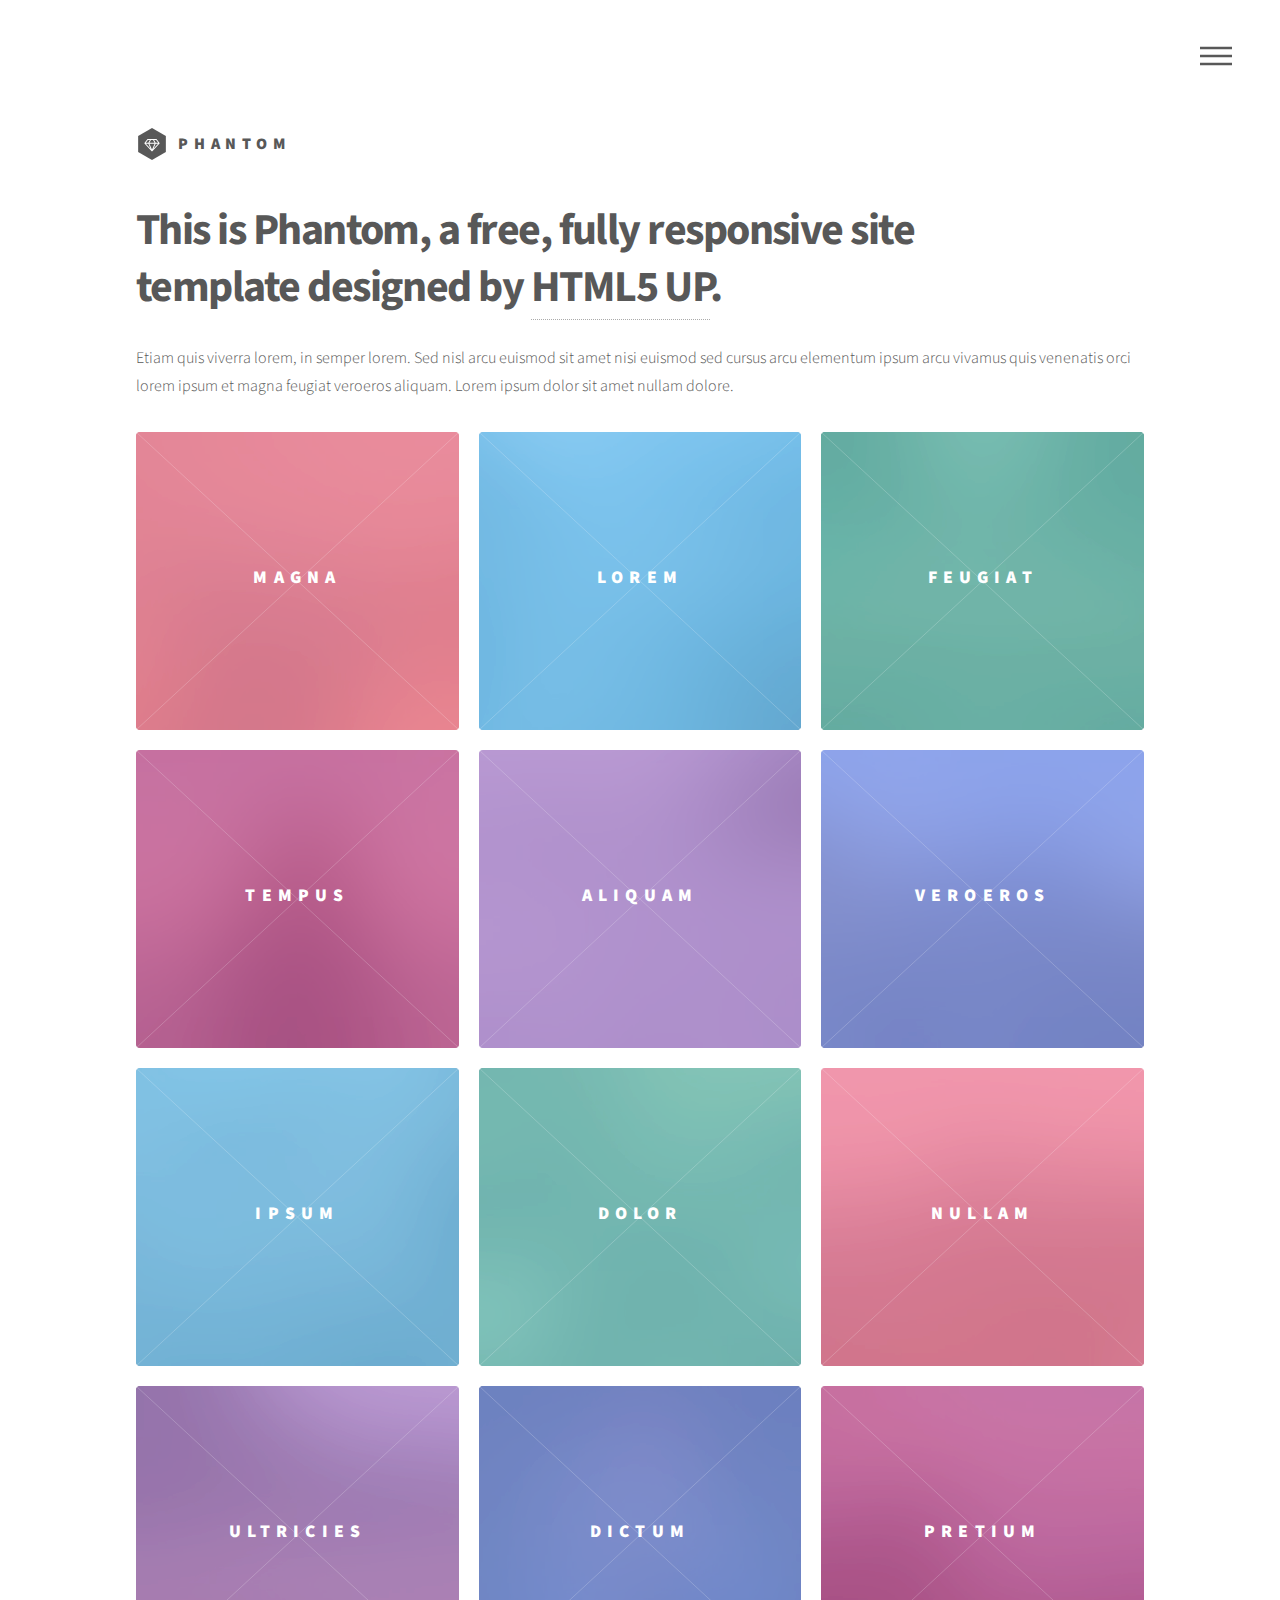
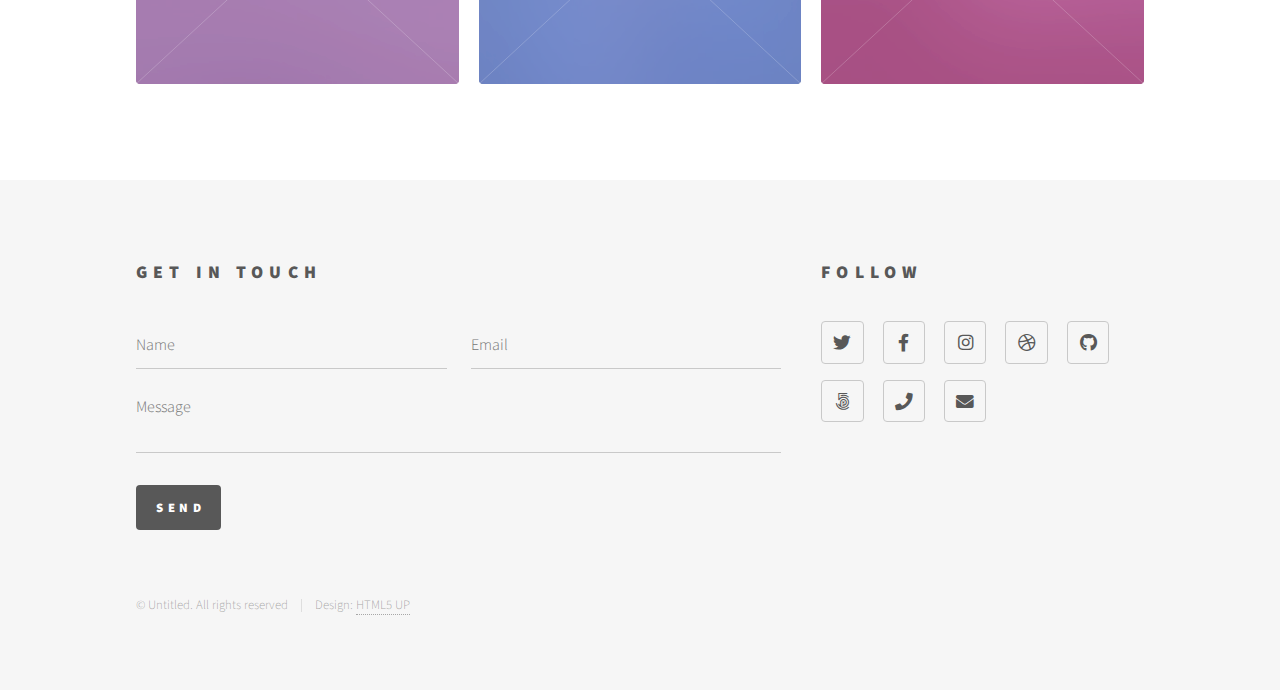
==== index.html @ a8b51b1f "init commit" ====
<!DOCTYPE HTML>
<!--
	Phantom by HTML5 UP
	html5up.net | @ajlkn
	Free for personal and commercial use under the CCA 3.0 license (html5up.net/license)
-->
<html>
	<head>
		<title>Phantom by HTML5 UP</title>
		<meta charset="utf-8" />
		<meta name="viewport" content="width=device-width, initial-scale=1, user-scalable=no" />
		<link rel="stylesheet" href="assets/css/main.css" />
		<noscript><link rel="stylesheet" href="assets/css/noscript.css" /></noscript>
	</head>
	<body class="is-preload">
		<!-- Wrapper -->
			<div id="wrapper">

				<!-- Header -->
					<header id="header">
						<div class="inner">

							<!-- Logo -->
								<a href="index.html" class="logo">
									<span class="symbol"><img src="images/logo.svg" alt="" /></span><span class="title">Phantom</span>
								</a>

							<!-- Nav -->
								<nav>
									<ul>
										<li><a href="#menu">Menu</a></li>
									</ul>
								</nav>

						</div>
					</header>

				<!-- Menu -->
					<nav id="menu">
						<h2>Menu</h2>
						<ul>
							<li><a href="index.html">Home</a></li>
							<li><a href="generic.html">Ipsum veroeros</a></li>
							<li><a href="generic.html">Tempus etiam</a></li>
							<li><a href="generic.html">Consequat dolor</a></li>
							<li><a href="elements.html">Elements</a></li>
						</ul>
					</nav>

				<!-- Main -->
					<div id="main">
						<div class="inner">
							<header>
								<h1>This is Phantom, a free, fully responsive site<br />
								template designed by <a href="http://html5up.net">HTML5 UP</a>.</h1>
								<p>Etiam quis viverra lorem, in semper lorem. Sed nisl arcu euismod sit amet nisi euismod sed cursus arcu elementum ipsum arcu vivamus quis venenatis orci lorem ipsum et magna feugiat veroeros aliquam. Lorem ipsum dolor sit amet nullam dolore.</p>
							</header>
							<section class="tiles">
								<article class="style1">
									<span class="image">
										<img src="images/pic01.jpg" alt="" />
									</span>
									<a href="generic.html">
										<h2>Magna</h2>
										<div class="content">
											<p>Sed nisl arcu euismod sit amet nisi lorem etiam dolor veroeros et feugiat.</p>
										</div>
									</a>
								</article>
								<article class="style2">
									<span class="image">
										<img src="images/pic02.jpg" alt="" />
									</span>
									<a href="generic.html">
										<h2>Lorem</h2>
										<div class="content">
											<p>Sed nisl arcu euismod sit amet nisi lorem etiam dolor veroeros et feugiat.</p>
										</div>
									</a>
								</article>
								<article class="style3">
									<span class="image">
										<img src="images/pic03.jpg" alt="" />
									</span>
									<a href="generic.html">
										<h2>Feugiat</h2>
										<div class="content">
											<p>Sed nisl arcu euismod sit amet nisi lorem etiam dolor veroeros et feugiat.</p>
										</div>
									</a>
								</article>
								<article class="style4">
									<span class="image">
										<img src="images/pic04.jpg" alt="" />
									</span>
									<a href="generic.html">
										<h2>Tempus</h2>
										<div class="content">
											<p>Sed nisl arcu euismod sit amet nisi lorem etiam dolor veroeros et feugiat.</p>
										</div>
									</a>
								</article>
								<article class="style5">
									<span class="image">
										<img src="images/pic05.jpg" alt="" />
									</span>
									<a href="generic.html">
										<h2>Aliquam</h2>
										<div class="content">
											<p>Sed nisl arcu euismod sit amet nisi lorem etiam dolor veroeros et feugiat.</p>
										</div>
									</a>
								</article>
								<article class="style6">
									<span class="image">
										<img src="images/pic06.jpg" alt="" />
									</span>
									<a href="generic.html">
										<h2>Veroeros</h2>
										<div class="content">
											<p>Sed nisl arcu euismod sit amet nisi lorem etiam dolor veroeros et feugiat.</p>
										</div>
									</a>
								</article>
								<article class="style2">
									<span class="image">
										<img src="images/pic07.jpg" alt="" />
									</span>
									<a href="generic.html">
										<h2>Ipsum</h2>
										<div class="content">
											<p>Sed nisl arcu euismod sit amet nisi lorem etiam dolor veroeros et feugiat.</p>
										</div>
									</a>
								</article>
								<article class="style3">
									<span class="image">
										<img src="images/pic08.jpg" alt="" />
									</span>
									<a href="generic.html">
										<h2>Dolor</h2>
										<div class="content">
											<p>Sed nisl arcu euismod sit amet nisi lorem etiam dolor veroeros et feugiat.</p>
										</div>
									</a>
								</article>
								<article class="style1">
									<span class="image">
										<img src="images/pic09.jpg" alt="" />
									</span>
									<a href="generic.html">
										<h2>Nullam</h2>
										<div class="content">
											<p>Sed nisl arcu euismod sit amet nisi lorem etiam dolor veroeros et feugiat.</p>
										</div>
									</a>
								</article>
								<article class="style5">
									<span class="image">
										<img src="images/pic10.jpg" alt="" />
									</span>
									<a href="generic.html">
										<h2>Ultricies</h2>
										<div class="content">
											<p>Sed nisl arcu euismod sit amet nisi lorem etiam dolor veroeros et feugiat.</p>
										</div>
									</a>
								</article>
								<article class="style6">
									<span class="image">
										<img src="images/pic11.jpg" alt="" />
									</span>
									<a href="generic.html">
										<h2>Dictum</h2>
										<div class="content">
											<p>Sed nisl arcu euismod sit amet nisi lorem etiam dolor veroeros et feugiat.</p>
										</div>
									</a>
								</article>
								<article class="style4">
									<span class="image">
										<img src="images/pic12.jpg" alt="" />
									</span>
									<a href="generic.html">
										<h2>Pretium</h2>
										<div class="content">
											<p>Sed nisl arcu euismod sit amet nisi lorem etiam dolor veroeros et feugiat.</p>
										</div>
									</a>
								</article>
							</section>
						</div>
					</div>

				<!-- Footer -->
					<footer id="footer">
						<div class="inner">
							<section>
								<h2>Get in touch</h2>
								<form method="post" action="#">
									<div class="fields">
										<div class="field half">
											<input type="text" name="name" id="name" placeholder="Name" />
										</div>
										<div class="field half">
											<input type="email" name="email" id="email" placeholder="Email" />
										</div>
										<div class="field">
											<textarea name="message" id="message" placeholder="Message"></textarea>
										</div>
									</div>
									<ul class="actions">
										<li><input type="submit" value="Send" class="primary" /></li>
									</ul>
								</form>
							</section>
							<section>
								<h2>Follow</h2>
								<ul class="icons">
									<li><a href="#" class="icon brands style2 fa-twitter"><span class="label">Twitter</span></a></li>
									<li><a href="#" class="icon brands style2 fa-facebook-f"><span class="label">Facebook</span></a></li>
									<li><a href="#" class="icon brands style2 fa-instagram"><span class="label">Instagram</span></a></li>
									<li><a href="#" class="icon brands style2 fa-dribbble"><span class="label">Dribbble</span></a></li>
									<li><a href="#" class="icon brands style2 fa-github"><span class="label">GitHub</span></a></li>
									<li><a href="#" class="icon brands style2 fa-500px"><span class="label">500px</span></a></li>
									<li><a href="#" class="icon solid style2 fa-phone"><span class="label">Phone</span></a></li>
									<li><a href="#" class="icon solid style2 fa-envelope"><span class="label">Email</span></a></li>
								</ul>
							</section>
							<ul class="copyright">
								<li>&copy; Untitled. All rights reserved</li><li>Design: <a href="http://html5up.net">HTML5 UP</a></li>
							</ul>
						</div>
					</footer>

			</div>

		<!-- Scripts -->
			<script src="assets/js/jquery.min.js"></script>
			<script src="assets/js/browser.min.js"></script>
			<script src="assets/js/breakpoints.min.js"></script>
			<script src="assets/js/util.js"></script>
			<script src="assets/js/main.js"></script>

	</body>
</html>
---- assets/css/main.css ----
@import url(fontawesome-all.min.css);
@import url("https://fonts.googleapis.com/css?family=Source+Sans+Pro:300,700,900");

/*
	Phantom by HTML5 UP
	html5up.net | @ajlkn
	Free for personal and commercial use under the CCA 3.0 license (html5up.net/license)
*/

html, body, div, span, applet, object,
iframe, h1, h2, h3, h4, h5, h6, p, blockquote,
pre, a, abbr, acronym, address, big, cite,
code, del, dfn, em, img, ins, kbd, q, s, samp,
small, strike, strong, sub, sup, tt, var, b,
u, i, center, dl, dt, dd, ol, ul, li, fieldset,
form, label, legend, table, caption, tbody,
tfoot, thead, tr, th, td, article, aside,
canvas, details, embed, figure, figcaption,
footer, header, hgroup, menu, nav, output, ruby,
section, summary, time, mark, audio, video {
	margin: 0;
	padding: 0;
	border: 0;
	font-size: 100%;
	font: inherit;
	vertical-align: baseline;}

article, aside, details, figcaption, figure,
footer, header, hgroup, menu, nav, section {
	display: block;}

body {
	line-height: 1;
}

ol, ul {
	list-style: none;
}

blockquote, q {
	quotes: none;
}

	blockquote:before, blockquote:after, q:before, q:after {
		content: '';
		content: none;
	}

table {
	border-collapse: collapse;
	border-spacing: 0;
}

body {
	-webkit-text-size-adjust: none;
}

mark {
	background-color: transparent;
	color: inherit;
}

input::-moz-focus-inner {
	border: 0;
	padding: 0;
}

input, select, textarea {
	-moz-appearance: none;
	-webkit-appearance: none;
	-ms-appearance: none;
	appearance: none;
}

/* Basic */

	@-ms-viewport {
		width: device-width;
	}

	body {
		-ms-overflow-style: scrollbar;
	}

	@media screen and (max-width: 480px) {

		html, body {
			min-width: 320px;
		}

	}

	html {
		box-sizing: border-box;
	}

	*, *:before, *:after {
		box-sizing: inherit;
	}

	body {
		background: #ffffff;
	}

		body.is-preload *, body.is-preload *:before, body.is-preload *:after {
			-moz-animation: none !important;
			-webkit-animation: none !important;
			-ms-animation: none !important;
			animation: none !important;
			-moz-transition: none !important;
			-webkit-transition: none !important;
			-ms-transition: none !important;
			transition: none !important;
		}

/* Type */

	body, input, select, textarea {
		color: #585858;
		font-family: "Source Sans Pro", Helvetica, sans-serif;
		font-size: 16pt;
		font-weight: 300;
		line-height: 1.75;
	}

		@media screen and (max-width: 1680px) {

			body, input, select, textarea {
				font-size: 14pt;
			}

		}

		@media screen and (max-width: 1280px) {

			body, input, select, textarea {
				font-size: 12pt;
			}

		}

	a {
		-moz-transition: border-bottom-color 0.2s ease, color 0.2s ease;
		-webkit-transition: border-bottom-color 0.2s ease, color 0.2s ease;
		-ms-transition: border-bottom-color 0.2s ease, color 0.2s ease;
		transition: border-bottom-color 0.2s ease, color 0.2s ease;
		text-decoration: none;
		color: #585858;
		border-bottom: dotted 1px rgba(88, 88, 88, 0.5);
	}

		a:hover {
			border-bottom-color: transparent;
			color: #f2849e !important;
		}

	strong, b {
		font-weight: 900;
	}

	em, i {
		font-style: italic;
	}

	p {
		margin: 0 0 2em 0;
	}

	h1 {
		font-size: 2.75em;
		font-weight: 700;
		line-height: 1.3;
		margin: 0 0 1em 0;
		letter-spacing: -0.035em;
	}

		h1 a {
			color: inherit;
		}

		@media screen and (max-width: 736px) {

			h1 {
				font-size: 2em;
				margin: 0 0 1em 0;
			}

		}

		@media screen and (max-width: 360px) {

			h1 {
				font-size: 1.75em;
			}

		}

	h2, h3, h4, h5, h6 {
		font-weight: 900;
		line-height: 1.5;
		margin: 0 0 2em 0;
		text-transform: uppercase;
		letter-spacing: 0.35em;
	}

		h2 a, h3 a, h4 a, h5 a, h6 a {
			color: inherit;
		}

	h2 {
		font-size: 1.1em;
	}

	h3 {
		font-size: 1em;
	}

	h4 {
		font-size: 0.8em;
	}

	h5 {
		font-size: 0.8em;
	}

	h6 {
		font-size: 0.8em;
	}

	@media screen and (max-width: 980px) {

		h1 br, h2 br, h3 br, h4 br, h5 br, h6 br {
			display: none;
		}

	}

	@media screen and (max-width: 736px) {

		h2 {
			font-size: 1em;
		}

		h3 {
			font-size: 0.8em;
		}

	}

	sub {
		font-size: 0.8em;
		position: relative;
		top: 0.5em;
	}

	sup {
		font-size: 0.8em;
		position: relative;
		top: -0.5em;
	}

	blockquote {
		border-left: solid 4px #c9c9c9;
		font-style: italic;
		margin: 0 0 2em 0;
		padding: 0.5em 0 0.5em 2em;
	}

	code {
		background: rgba(144, 144, 144, 0.075);
		border-radius: 4px;
		border: solid 1px #c9c9c9;
		font-family: "Courier New", monospace;
		font-size: 0.9em;
		margin: 0 0.25em;
		padding: 0.25em 0.65em;
	}

	pre {
		-webkit-overflow-scrolling: touch;
		font-family: "Courier New", monospace;
		font-size: 0.9em;
		margin: 0 0 2em 0;
	}

		pre code {
			display: block;
			line-height: 1.75;
			padding: 1em 1.5em;
			overflow-x: auto;
		}

	hr {
		border: 0;
		border-bottom: solid 1px #c9c9c9;
		margin: 2em 0;
	}

		hr.major {
			margin: 3em 0;
		}

	.align-left {
		text-align: left;
	}

	.align-center {
		text-align: center;
	}

	.align-right {
		text-align: right;
	}

/* Row */

	.row {
		display: flex;
		flex-wrap: wrap;
		box-sizing: border-box;
		align-items: stretch;
	}

		.row > * {
			box-sizing: border-box;
		}

		.row.gtr-uniform > * > :last-child {
			margin-bottom: 0;
		}

		.row.aln-left {
			justify-content: flex-start;
		}

		.row.aln-center {
			justify-content: center;
		}

		.row.aln-right {
			justify-content: flex-end;
		}

		.row.aln-top {
			align-items: flex-start;
		}

		.row.aln-middle {
			align-items: center;
		}

		.row.aln-bottom {
			align-items: flex-end;
		}

		.row > .imp {
			order: -1;
		}

		.row > .col-1 {
			width: 8.33333%;
		}

		.row > .off-1 {
			margin-left: 8.33333%;
		}

		.row > .col-2 {
			width: 16.66667%;
		}

		.row > .off-2 {
			margin-left: 16.66667%;
		}

		.row > .col-3 {
			width: 25%;
		}

		.row > .off-3 {
			margin-left: 25%;
		}

		.row > .col-4 {
			width: 33.33333%;
		}

		.row > .off-4 {
			margin-left: 33.33333%;
		}

		.row > .col-5 {
			width: 41.66667%;
		}

		.row > .off-5 {
			margin-left: 41.66667%;
		}

		.row > .col-6 {
			width: 50%;
		}

		.row > .off-6 {
			margin-left: 50%;
		}

		.row > .col-7 {
			width: 58.33333%;
		}

		.row > .off-7 {
			margin-left: 58.33333%;
		}

		.row > .col-8 {
			width: 66.66667%;
		}

		.row > .off-8 {
			margin-left: 66.66667%;
		}

		.row > .col-9 {
			width: 75%;
		}

		.row > .off-9 {
			margin-left: 75%;
		}

		.row > .col-10 {
			width: 83.33333%;
		}

		.row > .off-10 {
			margin-left: 83.33333%;
		}

		.row > .col-11 {
			width: 91.66667%;
		}

		.row > .off-11 {
			margin-left: 91.66667%;
		}

		.row > .col-12 {
			width: 100%;
		}

		.row > .off-12 {
			margin-left: 100%;
		}

		.row.gtr-0 {
			margin-top: 0;
			margin-left: 0em;
		}

			.row.gtr-0 > * {
				padding: 0 0 0 0em;
			}

			.row.gtr-0.gtr-uniform {
				margin-top: 0em;
			}

				.row.gtr-0.gtr-uniform > * {
					padding-top: 0em;
				}

		.row.gtr-25 {
			margin-top: 0;
			margin-left: -0.5em;
		}

			.row.gtr-25 > * {
				padding: 0 0 0 0.5em;
			}

			.row.gtr-25.gtr-uniform {
				margin-top: -0.5em;
			}

				.row.gtr-25.gtr-uniform > * {
					padding-top: 0.5em;
				}

		.row.gtr-50 {
			margin-top: 0;
			margin-left: -1em;
		}

			.row.gtr-50 > * {
				padding: 0 0 0 1em;
			}

			.row.gtr-50.gtr-uniform {
				margin-top: -1em;
			}

				.row.gtr-50.gtr-uniform > * {
					padding-top: 1em;
				}

		.row {
			margin-top: 0;
			margin-left: -2em;
		}

			.row > * {
				padding: 0 0 0 2em;
			}

			.row.gtr-uniform {
				margin-top: -2em;
			}

				.row.gtr-uniform > * {
					padding-top: 2em;
				}

		.row.gtr-150 {
			margin-top: 0;
			margin-left: -3em;
		}

			.row.gtr-150 > * {
				padding: 0 0 0 3em;
			}

			.row.gtr-150.gtr-uniform {
				margin-top: -3em;
			}

				.row.gtr-150.gtr-uniform > * {
					padding-top: 3em;
				}

		.row.gtr-200 {
			margin-top: 0;
			margin-left: -4em;
		}

			.row.gtr-200 > * {
				padding: 0 0 0 4em;
			}

			.row.gtr-200.gtr-uniform {
				margin-top: -4em;
			}

				.row.gtr-200.gtr-uniform > * {
					padding-top: 4em;
				}

		@media screen and (max-width: 1680px) {

			.row {
				display: flex;
				flex-wrap: wrap;
				box-sizing: border-box;
				align-items: stretch;
			}

				.row > * {
					box-sizing: border-box;
				}

				.row.gtr-uniform > * > :last-child {
					margin-bottom: 0;
				}

				.row.aln-left {
					justify-content: flex-start;
				}

				.row.aln-center {
					justify-content: center;
				}

				.row.aln-right {
					justify-content: flex-end;
				}

				.row.aln-top {
					align-items: flex-start;
				}

				.row.aln-middle {
					align-items: center;
				}

				.row.aln-bottom {
					align-items: flex-end;
				}

				.row > .imp-xlarge {
					order: -1;
				}

				.row > .col-1-xlarge {
					width: 8.33333%;
				}

				.row > .off-1-xlarge {
					margin-left: 8.33333%;
				}

				.row > .col-2-xlarge {
					width: 16.66667%;
				}

				.row > .off-2-xlarge {
					margin-left: 16.66667%;
				}

				.row > .col-3-xlarge {
					width: 25%;
				}

				.row > .off-3-xlarge {
					margin-left: 25%;
				}

				.row > .col-4-xlarge {
					width: 33.33333%;
				}

				.row > .off-4-xlarge {
					margin-left: 33.33333%;
				}

				.row > .col-5-xlarge {
					width: 41.66667%;
				}

				.row > .off-5-xlarge {
					margin-left: 41.66667%;
				}

				.row > .col-6-xlarge {
					width: 50%;
				}

				.row > .off-6-xlarge {
					margin-left: 50%;
				}

				.row > .col-7-xlarge {
					width: 58.33333%;
				}

				.row > .off-7-xlarge {
					margin-left: 58.33333%;
				}

				.row > .col-8-xlarge {
					width: 66.66667%;
				}

				.row > .off-8-xlarge {
					margin-left: 66.66667%;
				}

				.row > .col-9-xlarge {
					width: 75%;
				}

				.row > .off-9-xlarge {
					margin-left: 75%;
				}

				.row > .col-10-xlarge {
					width: 83.33333%;
				}

				.row > .off-10-xlarge {
					margin-left: 83.33333%;
				}

				.row > .col-11-xlarge {
					width: 91.66667%;
				}

				.row > .off-11-xlarge {
					margin-left: 91.66667%;
				}

				.row > .col-12-xlarge {
					width: 100%;
				}

				.row > .off-12-xlarge {
					margin-left: 100%;
				}

				.row.gtr-0 {
					margin-top: 0;
					margin-left: 0em;
				}

					.row.gtr-0 > * {
						padding: 0 0 0 0em;
					}

					.row.gtr-0.gtr-uniform {
						margin-top: 0em;
					}

						.row.gtr-0.gtr-uniform > * {
							padding-top: 0em;
						}

				.row.gtr-25 {
					margin-top: 0;
					margin-left: -0.5em;
				}

					.row.gtr-25 > * {
						padding: 0 0 0 0.5em;
					}

					.row.gtr-25.gtr-uniform {
						margin-top: -0.5em;
					}

						.row.gtr-25.gtr-uniform > * {
							padding-top: 0.5em;
						}

				.row.gtr-50 {
					margin-top: 0;
					margin-left: -1em;
				}

					.row.gtr-50 > * {
						padding: 0 0 0 1em;
					}

					.row.gtr-50.gtr-uniform {
						margin-top: -1em;
					}

						.row.gtr-50.gtr-uniform > * {
							padding-top: 1em;
						}

				.row {
					margin-top: 0;
					margin-left: -2em;
				}

					.row > * {
						padding: 0 0 0 2em;
					}

					.row.gtr-uniform {
						margin-top: -2em;
					}

						.row.gtr-uniform > * {
							padding-top: 2em;
						}

				.row.gtr-150 {
					margin-top: 0;
					margin-left: -3em;
				}

					.row.gtr-150 > * {
						padding: 0 0 0 3em;
					}

					.row.gtr-150.gtr-uniform {
						margin-top: -3em;
					}

						.row.gtr-150.gtr-uniform > * {
							padding-top: 3em;
						}

				.row.gtr-200 {
					margin-top: 0;
					margin-left: -4em;
				}

					.row.gtr-200 > * {
						padding: 0 0 0 4em;
					}

					.row.gtr-200.gtr-uniform {
						margin-top: -4em;
					}

						.row.gtr-200.gtr-uniform > * {
							padding-top: 4em;
						}

		}

		@media screen and (max-width: 1280px) {

			.row {
				display: flex;
				flex-wrap: wrap;
				box-sizing: border-box;
				align-items: stretch;
			}

				.row > * {
					box-sizing: border-box;
				}

				.row.gtr-uniform > * > :last-child {
					margin-bottom: 0;
				}

				.row.aln-left {
					justify-content: flex-start;
				}

				.row.aln-center {
					justify-content: center;
				}

				.row.aln-right {
					justify-content: flex-end;
				}

				.row.aln-top {
					align-items: flex-start;
				}

				.row.aln-middle {
					align-items: center;
				}

				.row.aln-bottom {
					align-items: flex-end;
				}

				.row > .imp-large {
					order: -1;
				}

				.row > .col-1-large {
					width: 8.33333%;
				}

				.row > .off-1-large {
					margin-left: 8.33333%;
				}

				.row > .col-2-large {
					width: 16.66667%;
				}

				.row > .off-2-large {
					margin-left: 16.66667%;
				}

				.row > .col-3-large {
					width: 25%;
				}

				.row > .off-3-large {
					margin-left: 25%;
				}

				.row > .col-4-large {
					width: 33.33333%;
				}

				.row > .off-4-large {
					margin-left: 33.33333%;
				}

				.row > .col-5-large {
					width: 41.66667%;
				}

				.row > .off-5-large {
					margin-left: 41.66667%;
				}

				.row > .col-6-large {
					width: 50%;
				}

				.row > .off-6-large {
					margin-left: 50%;
				}

				.row > .col-7-large {
					width: 58.33333%;
				}

				.row > .off-7-large {
					margin-left: 58.33333%;
				}

				.row > .col-8-large {
					width: 66.66667%;
				}

				.row > .off-8-large {
					margin-left: 66.66667%;
				}

				.row > .col-9-large {
					width: 75%;
				}

				.row > .off-9-large {
					margin-left: 75%;
				}

				.row > .col-10-large {
					width: 83.33333%;
				}

				.row > .off-10-large {
					margin-left: 83.33333%;
				}

				.row > .col-11-large {
					width: 91.66667%;
				}

				.row > .off-11-large {
					margin-left: 91.66667%;
				}

				.row > .col-12-large {
					width: 100%;
				}

				.row > .off-12-large {
					margin-left: 100%;
				}

				.row.gtr-0 {
					margin-top: 0;
					margin-left: 0em;
				}

					.row.gtr-0 > * {
						padding: 0 0 0 0em;
					}

					.row.gtr-0.gtr-uniform {
						margin-top: 0em;
					}

						.row.gtr-0.gtr-uniform > * {
							padding-top: 0em;
						}

				.row.gtr-25 {
					margin-top: 0;
					margin-left: -0.5em;
				}

					.row.gtr-25 > * {
						padding: 0 0 0 0.5em;
					}

					.row.gtr-25.gtr-uniform {
						margin-top: -0.5em;
					}

						.row.gtr-25.gtr-uniform > * {
							padding-top: 0.5em;
						}

				.row.gtr-50 {
					margin-top: 0;
					margin-left: -1em;
				}

					.row.gtr-50 > * {
						padding: 0 0 0 1em;
					}

					.row.gtr-50.gtr-uniform {
						margin-top: -1em;
					}

						.row.gtr-50.gtr-uniform > * {
							padding-top: 1em;
						}

				.row {
					margin-top: 0;
					margin-left: -2em;
				}

					.row > * {
						padding: 0 0 0 2em;
					}

					.row.gtr-uniform {
						margin-top: -2em;
					}

						.row.gtr-uniform > * {
							padding-top: 2em;
						}

				.row.gtr-150 {
					margin-top: 0;
					margin-left: -3em;
				}

					.row.gtr-150 > * {
						padding: 0 0 0 3em;
					}

					.row.gtr-150.gtr-uniform {
						margin-top: -3em;
					}

						.row.gtr-150.gtr-uniform > * {
							padding-top: 3em;
						}

				.row.gtr-200 {
					margin-top: 0;
					margin-left: -4em;
				}

					.row.gtr-200 > * {
						padding: 0 0 0 4em;
					}

					.row.gtr-200.gtr-uniform {
						margin-top: -4em;
					}

						.row.gtr-200.gtr-uniform > * {
							padding-top: 4em;
						}

		}

		@media screen and (max-width: 980px) {

			.row {
				display: flex;
				flex-wrap: wrap;
				box-sizing: border-box;
				align-items: stretch;
			}

				.row > * {
					box-sizing: border-box;
				}

				.row.gtr-uniform > * > :last-child {
					margin-bottom: 0;
				}

				.row.aln-left {
					justify-content: flex-start;
				}

				.row.aln-center {
					justify-content: center;
				}

				.row.aln-right {
					justify-content: flex-end;
				}

				.row.aln-top {
					align-items: flex-start;
				}

				.row.aln-middle {
					align-items: center;
				}

				.row.aln-bottom {
					align-items: flex-end;
				}

				.row > .imp-medium {
					order: -1;
				}

				.row > .col-1-medium {
					width: 8.33333%;
				}

				.row > .off-1-medium {
					margin-left: 8.33333%;
				}

				.row > .col-2-medium {
					width: 16.66667%;
				}

				.row > .off-2-medium {
					margin-left: 16.66667%;
				}

				.row > .col-3-medium {
					width: 25%;
				}

				.row > .off-3-medium {
					margin-left: 25%;
				}

				.row > .col-4-medium {
					width: 33.33333%;
				}

				.row > .off-4-medium {
					margin-left: 33.33333%;
				}

				.row > .col-5-medium {
					width: 41.66667%;
				}

				.row > .off-5-medium {
					margin-left: 41.66667%;
				}

				.row > .col-6-medium {
					width: 50%;
				}

				.row > .off-6-medium {
					margin-left: 50%;
				}

				.row > .col-7-medium {
					width: 58.33333%;
				}

				.row > .off-7-medium {
					margin-left: 58.33333%;
				}

				.row > .col-8-medium {
					width: 66.66667%;
				}

				.row > .off-8-medium {
					margin-left: 66.66667%;
				}

				.row > .col-9-medium {
					width: 75%;
				}

				.row > .off-9-medium {
					margin-left: 75%;
				}

				.row > .col-10-medium {
					width: 83.33333%;
				}

				.row > .off-10-medium {
					margin-left: 83.33333%;
				}

				.row > .col-11-medium {
					width: 91.66667%;
				}

				.row > .off-11-medium {
					margin-left: 91.66667%;
				}

				.row > .col-12-medium {
					width: 100%;
				}

				.row > .off-12-medium {
					margin-left: 100%;
				}

				.row.gtr-0 {
					margin-top: 0;
					margin-left: 0em;
				}

					.row.gtr-0 > * {
						padding: 0 0 0 0em;
					}

					.row.gtr-0.gtr-uniform {
						margin-top: 0em;
					}

						.row.gtr-0.gtr-uniform > * {
							padding-top: 0em;
						}

				.row.gtr-25 {
					margin-top: 0;
					margin-left: -0.375em;
				}

					.row.gtr-25 > * {
						padding: 0 0 0 0.375em;
					}

					.row.gtr-25.gtr-uniform {
						margin-top: -0.375em;
					}

						.row.gtr-25.gtr-uniform > * {
							padding-top: 0.375em;
						}

				.row.gtr-50 {
					margin-top: 0;
					margin-left: -0.75em;
				}

					.row.gtr-50 > * {
						padding: 0 0 0 0.75em;
					}

					.row.gtr-50.gtr-uniform {
						margin-top: -0.75em;
					}

						.row.gtr-50.gtr-uniform > * {
							padding-top: 0.75em;
						}

				.row {
					margin-top: 0;
					margin-left: -1.5em;
				}

					.row > * {
						padding: 0 0 0 1.5em;
					}

					.row.gtr-uniform {
						margin-top: -1.5em;
					}

						.row.gtr-uniform > * {
							padding-top: 1.5em;
						}

				.row.gtr-150 {
					margin-top: 0;
					margin-left: -2.25em;
				}

					.row.gtr-150 > * {
						padding: 0 0 0 2.25em;
					}

					.row.gtr-150.gtr-uniform {
						margin-top: -2.25em;
					}

						.row.gtr-150.gtr-uniform > * {
							padding-top: 2.25em;
						}

				.row.gtr-200 {
					margin-top: 0;
					margin-left: -3em;
				}

					.row.gtr-200 > * {
						padding: 0 0 0 3em;
					}

					.row.gtr-200.gtr-uniform {
						margin-top: -3em;
					}

						.row.gtr-200.gtr-uniform > * {
							padding-top: 3em;
						}

		}

		@media screen and (max-width: 736px) {

			.row {
				display: flex;
				flex-wrap: wrap;
				box-sizing: border-box;
				align-items: stretch;
			}

				.row > * {
					box-sizing: border-box;
				}

				.row.gtr-uniform > * > :last-child {
					margin-bottom: 0;
				}

				.row.aln-left {
					justify-content: flex-start;
				}

				.row.aln-center {
					justify-content: center;
				}

				.row.aln-right {
					justify-content: flex-end;
				}

				.row.aln-top {
					align-items: flex-start;
				}

				.row.aln-middle {
					align-items: center;
				}

				.row.aln-bottom {
					align-items: flex-end;
				}

				.row > .imp-small {
					order: -1;
				}

				.row > .col-1-small {
					width: 8.33333%;
				}

				.row > .off-1-small {
					margin-left: 8.33333%;
				}

				.row > .col-2-small {
					width: 16.66667%;
				}

				.row > .off-2-small {
					margin-left: 16.66667%;
				}

				.row > .col-3-small {
					width: 25%;
				}

				.row > .off-3-small {
					margin-left: 25%;
				}

				.row > .col-4-small {
					width: 33.33333%;
				}

				.row > .off-4-small {
					margin-left: 33.33333%;
				}

				.row > .col-5-small {
					width: 41.66667%;
				}

				.row > .off-5-small {
					margin-left: 41.66667%;
				}

				.row > .col-6-small {
					width: 50%;
				}

				.row > .off-6-small {
					margin-left: 50%;
				}

				.row > .col-7-small {
					width: 58.33333%;
				}

				.row > .off-7-small {
					margin-left: 58.33333%;
				}

				.row > .col-8-small {
					width: 66.66667%;
				}

				.row > .off-8-small {
					margin-left: 66.66667%;
				}

				.row > .col-9-small {
					width: 75%;
				}

				.row > .off-9-small {
					margin-left: 75%;
				}

				.row > .col-10-small {
					width: 83.33333%;
				}

				.row > .off-10-small {
					margin-left: 83.33333%;
				}

				.row > .col-11-small {
					width: 91.66667%;
				}

				.row > .off-11-small {
					margin-left: 91.66667%;
				}

				.row > .col-12-small {
					width: 100%;
				}

				.row > .off-12-small {
					margin-left: 100%;
				}

				.row.gtr-0 {
					margin-top: 0;
					margin-left: 0em;
				}

					.row.gtr-0 > * {
						padding: 0 0 0 0em;
					}

					.row.gtr-0.gtr-uniform {
						margin-top: 0em;
					}

						.row.gtr-0.gtr-uniform > * {
							padding-top: 0em;
						}

				.row.gtr-25 {
					margin-top: 0;
					margin-left: -0.25em;
				}

					.row.gtr-25 > * {
						padding: 0 0 0 0.25em;
					}

					.row.gtr-25.gtr-uniform {
						margin-top: -0.25em;
					}

						.row.gtr-25.gtr-uniform > * {
							padding-top: 0.25em;
						}

				.row.gtr-50 {
					margin-top: 0;
					margin-left: -0.5em;
				}

					.row.gtr-50 > * {
						padding: 0 0 0 0.5em;
					}

					.row.gtr-50.gtr-uniform {
						margin-top: -0.5em;
					}

						.row.gtr-50.gtr-uniform > * {
							padding-top: 0.5em;
						}

				.row {
					margin-top: 0;
					margin-left: -1em;
				}

					.row > * {
						padding: 0 0 0 1em;
					}

					.row.gtr-uniform {
						margin-top: -1em;
					}

						.row.gtr-uniform > * {
							padding-top: 1em;
						}

				.row.gtr-150 {
					margin-top: 0;
					margin-left: -1.5em;
				}

					.row.gtr-150 > * {
						padding: 0 0 0 1.5em;
					}

					.row.gtr-150.gtr-uniform {
						margin-top: -1.5em;
					}

						.row.gtr-150.gtr-uniform > * {
							padding-top: 1.5em;
						}

				.row.gtr-200 {
					margin-top: 0;
					margin-left: -2em;
				}

					.row.gtr-200 > * {
						padding: 0 0 0 2em;
					}

					.row.gtr-200.gtr-uniform {
						margin-top: -2em;
					}

						.row.gtr-200.gtr-uniform > * {
							padding-top: 2em;
						}

		}

		@media screen and (max-width: 480px) {

			.row {
				display: flex;
				flex-wrap: wrap;
				box-sizing: border-box;
				align-items: stretch;
			}

				.row > * {
					box-sizing: border-box;
				}

				.row.gtr-uniform > * > :last-child {
					margin-bottom: 0;
				}

				.row.aln-left {
					justify-content: flex-start;
				}

				.row.aln-center {
					justify-content: center;
				}

				.row.aln-right {
					justify-content: flex-end;
				}

				.row.aln-top {
					align-items: flex-start;
				}

				.row.aln-middle {
					align-items: center;
				}

				.row.aln-bottom {
					align-items: flex-end;
				}

				.row > .imp-xsmall {
					order: -1;
				}

				.row > .col-1-xsmall {
					width: 8.33333%;
				}

				.row > .off-1-xsmall {
					margin-left: 8.33333%;
				}

				.row > .col-2-xsmall {
					width: 16.66667%;
				}

				.row > .off-2-xsmall {
					margin-left: 16.66667%;
				}

				.row > .col-3-xsmall {
					width: 25%;
				}

				.row > .off-3-xsmall {
					margin-left: 25%;
				}

				.row > .col-4-xsmall {
					width: 33.33333%;
				}

				.row > .off-4-xsmall {
					margin-left: 33.33333%;
				}

				.row > .col-5-xsmall {
					width: 41.66667%;
				}

				.row > .off-5-xsmall {
					margin-left: 41.66667%;
				}

				.row > .col-6-xsmall {
					width: 50%;
				}

				.row > .off-6-xsmall {
					margin-left: 50%;
				}

				.row > .col-7-xsmall {
					width: 58.33333%;
				}

				.row > .off-7-xsmall {
					margin-left: 58.33333%;
				}

				.row > .col-8-xsmall {
					width: 66.66667%;
				}

				.row > .off-8-xsmall {
					margin-left: 66.66667%;
				}

				.row > .col-9-xsmall {
					width: 75%;
				}

				.row > .off-9-xsmall {
					margin-left: 75%;
				}

				.row > .col-10-xsmall {
					width: 83.33333%;
				}

				.row > .off-10-xsmall {
					margin-left: 83.33333%;
				}

				.row > .col-11-xsmall {
					width: 91.66667%;
				}

				.row > .off-11-xsmall {
					margin-left: 91.66667%;
				}

				.row > .col-12-xsmall {
					width: 100%;
				}

				.row > .off-12-xsmall {
					margin-left: 100%;
				}

				.row.gtr-0 {
					margin-top: 0;
					margin-left: 0em;
				}

					.row.gtr-0 > * {
						padding: 0 0 0 0em;
					}

					.row.gtr-0.gtr-uniform {
						margin-top: 0em;
					}

						.row.gtr-0.gtr-uniform > * {
							padding-top: 0em;
						}

				.row.gtr-25 {
					margin-top: 0;
					margin-left: -0.25em;
				}

					.row.gtr-25 > * {
						padding: 0 0 0 0.25em;
					}

					.row.gtr-25.gtr-uniform {
						margin-top: -0.25em;
					}

						.row.gtr-25.gtr-uniform > * {
							padding-top: 0.25em;
						}

				.row.gtr-50 {
					margin-top: 0;
					margin-left: -0.5em;
				}

					.row.gtr-50 > * {
						padding: 0 0 0 0.5em;
					}

					.row.gtr-50.gtr-uniform {
						margin-top: -0.5em;
					}

						.row.gtr-50.gtr-uniform > * {
							padding-top: 0.5em;
						}

				.row {
					margin-top: 0;
					margin-left: -1em;
				}

					.row > * {
						padding: 0 0 0 1em;
					}

					.row.gtr-uniform {
						margin-top: -1em;
					}

						.row.gtr-uniform > * {
							padding-top: 1em;
						}

				.row.gtr-150 {
					margin-top: 0;
					margin-left: -1.5em;
				}

					.row.gtr-150 > * {
						padding: 0 0 0 1.5em;
					}

					.row.gtr-150.gtr-uniform {
						margin-top: -1.5em;
					}

						.row.gtr-150.gtr-uniform > * {
							padding-top: 1.5em;
						}

				.row.gtr-200 {
					margin-top: 0;
					margin-left: -2em;
				}

					.row.gtr-200 > * {
						padding: 0 0 0 2em;
					}

					.row.gtr-200.gtr-uniform {
						margin-top: -2em;
					}

						.row.gtr-200.gtr-uniform > * {
							padding-top: 2em;
						}

		}

/* Section/Article */

	section.special, article.special {
		text-align: center;
	}

	header p {
		margin-top: -1em;
	}

	@media screen and (max-width: 736px) {

		header p {
			margin-top: 0;
		}

	}

/* Icon */

	.icon {
		text-decoration: none;
		border-bottom: none;
		position: relative;
	}

		.icon:before {
			-moz-osx-font-smoothing: grayscale;
			-webkit-font-smoothing: antialiased;
			display: inline-block;
			font-style: normal;
			font-variant: normal;
			text-rendering: auto;
			line-height: 1;
			text-transform: none !important;
			font-family: 'Font Awesome 5 Free';
			font-weight: 400;
		}

		.icon > .label {
			display: none;
		}

		.icon:before {
			line-height: inherit;
		}

		.icon.solid:before {
			font-weight: 900;
		}

		.icon.brands:before {
			font-family: 'Font Awesome 5 Brands';
		}

		.icon.style2 {
			-moz-transition: background-color 0.2s ease-in-out, color 0.2s ease-in-out, border-color 0.2s ease-in-out;
			-webkit-transition: background-color 0.2s ease-in-out, color 0.2s ease-in-out, border-color 0.2s ease-in-out;
			-ms-transition: background-color 0.2s ease-in-out, color 0.2s ease-in-out, border-color 0.2s ease-in-out;
			transition: background-color 0.2s ease-in-out, color 0.2s ease-in-out, border-color 0.2s ease-in-out;
			background-color: transparent;
			border: solid 1px #c9c9c9;
			border-radius: 4px;
			width: 2.65em;
			height: 2.65em;
			display: inline-block;
			text-align: center;
			line-height: 2.65em;
			color: inherit;
		}

			.icon.style2:before {
				font-size: 1.1em;
			}

			.icon.style2:hover {
				color: #f2849e;
				border-color: #f2849e;
			}

			.icon.style2:active {
				background-color: rgba(242, 132, 158, 0.1);
			}

/* List */

	ol {
		list-style: decimal;
		margin: 0 0 2em 0;
		padding-left: 1.25em;
	}

		ol li {
			padding-left: 0.25em;
		}

	ul {
		list-style: disc;
		margin: 0 0 2em 0;
		padding-left: 1em;
	}

		ul li {
			padding-left: 0.5em;
		}

		ul.alt {
			list-style: none;
			padding-left: 0;
		}

			ul.alt li {
				border-top: solid 1px #c9c9c9;
				padding: 0.5em 0;
			}

				ul.alt li:first-child {
					border-top: 0;
					padding-top: 0;
				}

	dl {
		margin: 0 0 2em 0;
	}

		dl dt {
			display: block;
			font-weight: 900;
			margin: 0 0 1em 0;
		}

		dl dd {
			margin-left: 2em;
		}

/* Actions */

	ul.actions {
		display: -moz-flex;
		display: -webkit-flex;
		display: -ms-flex;
		display: flex;
		cursor: default;
		list-style: none;
		margin-left: -1em;
		padding-left: 0;
	}

		ul.actions li {
			padding: 0 0 0 1em;
			vertical-align: middle;
		}

		ul.actions.special {
			-moz-justify-content: center;
			-webkit-justify-content: center;
			-ms-justify-content: center;
			justify-content: center;
			width: 100%;
			margin-left: 0;
		}

			ul.actions.special li:first-child {
				padding-left: 0;
			}

		ul.actions.stacked {
			-moz-flex-direction: column;
			-webkit-flex-direction: column;
			-ms-flex-direction: column;
			flex-direction: column;
			margin-left: 0;
		}

			ul.actions.stacked li {
				padding: 1.3em 0 0 0;
			}

				ul.actions.stacked li:first-child {
					padding-top: 0;
				}

		ul.actions.fit {
			width: calc(100% + 1em);
		}

			ul.actions.fit li {
				-moz-flex-grow: 1;
				-webkit-flex-grow: 1;
				-ms-flex-grow: 1;
				flex-grow: 1;
				-moz-flex-shrink: 1;
				-webkit-flex-shrink: 1;
				-ms-flex-shrink: 1;
				flex-shrink: 1;
				width: 100%;
			}

				ul.actions.fit li > * {
					width: 100%;
				}

			ul.actions.fit.stacked {
				width: 100%;
			}

		@media screen and (max-width: 480px) {

			ul.actions:not(.fixed) {
				-moz-flex-direction: column;
				-webkit-flex-direction: column;
				-ms-flex-direction: column;
				flex-direction: column;
				margin-left: 0;
				width: 100% !important;
			}

				ul.actions:not(.fixed) li {
					-moz-flex-grow: 1;
					-webkit-flex-grow: 1;
					-ms-flex-grow: 1;
					flex-grow: 1;
					-moz-flex-shrink: 1;
					-webkit-flex-shrink: 1;
					-ms-flex-shrink: 1;
					flex-shrink: 1;
					padding: 1em 0 0 0;
					text-align: center;
					width: 100%;
				}

					ul.actions:not(.fixed) li > * {
						width: 100%;
					}

					ul.actions:not(.fixed) li:first-child {
						padding-top: 0;
					}

					ul.actions:not(.fixed) li input[type="submit"],
					ul.actions:not(.fixed) li input[type="reset"],
					ul.actions:not(.fixed) li input[type="button"],
					ul.actions:not(.fixed) li button,
					ul.actions:not(.fixed) li .button {
						width: 100%;
					}

						ul.actions:not(.fixed) li input[type="submit"].icon:before,
						ul.actions:not(.fixed) li input[type="reset"].icon:before,
						ul.actions:not(.fixed) li input[type="button"].icon:before,
						ul.actions:not(.fixed) li button.icon:before,
						ul.actions:not(.fixed) li .button.icon:before {
							margin-left: -0.5rem;
						}

		}

/* Icons */

	ul.icons {
		cursor: default;
		list-style: none;
		padding-left: 0;
		margin: -1em 0 2em -1em;
	}

		ul.icons li {
			display: inline-block;
			padding: 1em 0 0 1em;
		}

/* Form */

	form {
		margin: 0 0 2em 0;
		overflow-x: hidden;
	}

		form > :last-child {
			margin-bottom: 0;
		}

		form > .fields {
			display: -moz-flex;
			display: -webkit-flex;
			display: -ms-flex;
			display: flex;
			-moz-flex-wrap: wrap;
			-webkit-flex-wrap: wrap;
			-ms-flex-wrap: wrap;
			flex-wrap: wrap;
			width: calc(100% + 3em);
			margin: -1.5em 0 2em -1.5em;
		}

			form > .fields > .field {
				-moz-flex-grow: 0;
				-webkit-flex-grow: 0;
				-ms-flex-grow: 0;
				flex-grow: 0;
				-moz-flex-shrink: 0;
				-webkit-flex-shrink: 0;
				-ms-flex-shrink: 0;
				flex-shrink: 0;
				padding: 1.5em 0 0 1.5em;
				width: calc(100% - 1.5em);
			}

				form > .fields > .field.half {
					width: calc(50% - 0.75em);
				}

				form > .fields > .field.third {
					width: calc(100%/3 - 0.5em);
				}

				form > .fields > .field.quarter {
					width: calc(25% - 0.375em);
				}

		@media screen and (max-width: 480px) {

			form > .fields {
				width: calc(100% + 3em);
				margin: -1.5em 0 2em -1.5em;
			}

				form > .fields > .field {
					padding: 1.5em 0 0 1.5em;
					width: calc(100% - 1.5em);
				}

					form > .fields > .field.half {
						width: calc(100% - 1.5em);
					}

					form > .fields > .field.third {
						width: calc(100% - 1.5em);
					}

					form > .fields > .field.quarter {
						width: calc(100% - 1.5em);
					}

		}

	label {
		display: block;
		font-size: 0.9em;
		font-weight: 900;
		margin: 0 0 1em 0;
	}

	input[type="text"],
	input[type="password"],
	input[type="email"],
	input[type="tel"],
	select,
	textarea {
		-moz-appearance: none;
		-webkit-appearance: none;
		-ms-appearance: none;
		appearance: none;
		background-color: transparent;
		border: none;
		border-radius: 0;
		border-bottom: solid 1px #c9c9c9;
		color: inherit;
		display: block;
		outline: 0;
		padding: 0;
		text-decoration: none;
		width: 100%;
	}

		input[type="text"]:invalid,
		input[type="password"]:invalid,
		input[type="email"]:invalid,
		input[type="tel"]:invalid,
		select:invalid,
		textarea:invalid {
			box-shadow: none;
		}

		input[type="text"]:focus,
		input[type="password"]:focus,
		input[type="email"]:focus,
		input[type="tel"]:focus,
		select:focus,
		textarea:focus {
			border-bottom-color: #f2849e;
			box-shadow: inset 0 -1px 0 0 #f2849e;
		}

	select {
		background-image: url("data:image/svg+xml;charset=utf8,%3Csvg xmlns='http://www.w3.org/2000/svg' width='40' height='40' preserveAspectRatio='none' viewBox='0 0 40 40'%3E%3Cpath d='M9.4,12.3l10.4,10.4l10.4-10.4c0.2-0.2,0.5-0.4,0.9-0.4c0.3,0,0.6,0.1,0.9,0.4l3.3,3.3c0.2,0.2,0.4,0.5,0.4,0.9 c0,0.4-0.1,0.6-0.4,0.9L20.7,31.9c-0.2,0.2-0.5,0.4-0.9,0.4c-0.3,0-0.6-0.1-0.9-0.4L4.3,17.3c-0.2-0.2-0.4-0.5-0.4-0.9 c0-0.4,0.1-0.6,0.4-0.9l3.3-3.3c0.2-0.2,0.5-0.4,0.9-0.4S9.1,12.1,9.4,12.3z' fill='%23c9c9c9' /%3E%3C/svg%3E");
		background-size: 1.25rem;
		background-repeat: no-repeat;
		background-position: calc(100% - 1rem) center;
		height: 3em;
		padding-right: 3em;
		text-overflow: ellipsis;
	}

		select option {
			background: #ffffff;
		}

		select:focus::-ms-value {
			background-color: transparent;
		}

		select::-ms-expand {
			display: none;
		}

	input[type="text"],
	input[type="password"],
	input[type="email"],
	select {
		height: 3em;
	}

	textarea {
		padding: 0;
		min-height: 3.75em;
	}

	input[type="checkbox"],
	input[type="radio"] {
		-moz-appearance: none;
		-webkit-appearance: none;
		-ms-appearance: none;
		appearance: none;
		display: block;
		float: left;
		margin-right: -2em;
		opacity: 0;
		width: 1em;
		z-index: -1;
	}

		input[type="checkbox"] + label,
		input[type="radio"] + label {
			text-decoration: none;
			color: #585858;
			cursor: pointer;
			display: inline-block;
			font-size: 1em;
			font-weight: 300;
			padding-left: 2.55em;
			padding-right: 0.75em;
			position: relative;
		}

			input[type="checkbox"] + label:before,
			input[type="radio"] + label:before {
				-moz-osx-font-smoothing: grayscale;
				-webkit-font-smoothing: antialiased;
				display: inline-block;
				font-style: normal;
				font-variant: normal;
				text-rendering: auto;
				line-height: 1;
				text-transform: none !important;
				font-family: 'Font Awesome 5 Free';
				font-weight: 900;
			}

			input[type="checkbox"] + label:before,
			input[type="radio"] + label:before {
				border-radius: 4px;
				border: solid 1px #c9c9c9;
				content: '';
				display: inline-block;
				font-size: 0.8em;
				height: 2.25em;
				left: 0;
				line-height: 2.25em;
				position: absolute;
				text-align: center;
				top: 0;
				width: 2.25em;
			}

		input[type="checkbox"]:checked + label:before,
		input[type="radio"]:checked + label:before {
			background: #585858;
			border-color: #585858;
			color: #ffffff;
			content: '\f00c';
		}

		input[type="checkbox"]:focus + label:before,
		input[type="radio"]:focus + label:before {
			border-color: #f2849e;
			box-shadow: 0 0 0 1px #f2849e;
		}

	input[type="checkbox"] + label:before {
		border-radius: 4px;
	}

	input[type="radio"] + label:before {
		border-radius: 100%;
	}

/* Box */

	.box {
		border-radius: 4px;
		border: solid 1px #c9c9c9;
		margin-bottom: 2em;
		padding: 1.5em;
	}

		.box > :last-child,
		.box > :last-child > :last-child,
		.box > :last-child > :last-child > :last-child {
			margin-bottom: 0;
		}

		.box.alt {
			border: 0;
			border-radius: 0;
			padding: 0;
		}

/* Image */

	.image {
		border-radius: 4px;
		border: 0;
		display: inline-block;
		position: relative;
	}

		.image img {
			border-radius: 4px;
			display: block;
		}

		.image.left, .image.right {
			max-width: 40%;
		}

			.image.left img, .image.right img {
				width: 100%;
			}

		.image.left {
			float: left;
			padding: 0 1.5em 1em 0;
			top: 0.25em;
		}

		.image.right {
			float: right;
			padding: 0 0 1em 1.5em;
			top: 0.25em;
		}

		.image.fit {
			display: block;
			margin: 0 0 2em 0;
			width: 100%;
		}

			.image.fit img {
				width: 100%;
			}

		.image.main {
			display: block;
			margin: 0 0 3em 0;
			width: 100%;
		}

			.image.main img {
				width: 100%;
			}

			@media screen and (max-width: 736px) {

				.image.main {
					margin: 0 0 2em 0;
				}

			}

/* Table */

	.table-wrapper {
		-webkit-overflow-scrolling: touch;
		overflow-x: auto;
	}

	table {
		margin: 0 0 2em 0;
		width: 100%;
	}

		table tbody tr {
			border: solid 1px #c9c9c9;
			border-left: 0;
			border-right: 0;
		}

			table tbody tr:nth-child(2n + 1) {
				background-color: rgba(144, 144, 144, 0.075);
			}

		table td {
			padding: 0.75em 0.75em;
		}

		table th {
			font-size: 0.9em;
			font-weight: 900;
			padding: 0 0.75em 0.75em 0.75em;
			text-align: left;
		}

		table thead {
			border-bottom: solid 2px #c9c9c9;
		}

		table tfoot {
			border-top: solid 2px #c9c9c9;
		}

		table.alt {
			border-collapse: separate;
		}

			table.alt tbody tr td {
				border: solid 1px #c9c9c9;
				border-left-width: 0;
				border-top-width: 0;
			}

				table.alt tbody tr td:first-child {
					border-left-width: 1px;
				}

			table.alt tbody tr:first-child td {
				border-top-width: 1px;
			}

			table.alt thead {
				border-bottom: 0;
			}

			table.alt tfoot {
				border-top: 0;
			}

/* Button */

	input[type="submit"],
	input[type="reset"],
	input[type="button"],
	button,
	.button {
		-moz-appearance: none;
		-webkit-appearance: none;
		-ms-appearance: none;
		appearance: none;
		-moz-transition: background-color 0.2s ease-in-out, color 0.2s ease-in-out, box-shadow 0.2s ease-in-out;
		-webkit-transition: background-color 0.2s ease-in-out, color 0.2s ease-in-out, box-shadow 0.2s ease-in-out;
		-ms-transition: background-color 0.2s ease-in-out, color 0.2s ease-in-out, box-shadow 0.2s ease-in-out;
		transition: background-color 0.2s ease-in-out, color 0.2s ease-in-out, box-shadow 0.2s ease-in-out;
		background-color: transparent;
		border-radius: 4px;
		border: 0;
		box-shadow: inset 0 0 0 2px #585858;
		color: #585858 !important;
		cursor: pointer;
		display: inline-block;
		font-size: 0.8em;
		font-weight: 900;
		height: 3.5em;
		letter-spacing: 0.35em;
		line-height: 3.45em;
		overflow: hidden;
		padding: 0 1.25em 0 1.6em;
		text-align: center;
		text-decoration: none;
		text-overflow: ellipsis;
		text-transform: uppercase;
		white-space: nowrap;
	}

		input[type="submit"].icon:before,
		input[type="reset"].icon:before,
		input[type="button"].icon:before,
		button.icon:before,
		.button.icon:before {
			margin-right: 0.5em;
		}

		input[type="submit"].fit,
		input[type="reset"].fit,
		input[type="button"].fit,
		button.fit,
		.button.fit {
			width: 100%;
		}

		input[type="submit"]:hover,
		input[type="reset"]:hover,
		input[type="button"]:hover,
		button:hover,
		.button:hover {
			color: #f2849e !important;
			box-shadow: inset 0 0 0 2px #f2849e;
		}

		input[type="submit"]:active,
		input[type="reset"]:active,
		input[type="button"]:active,
		button:active,
		.button:active {
			background-color: rgba(242, 132, 158, 0.1);
		}

		input[type="submit"].small,
		input[type="reset"].small,
		input[type="button"].small,
		button.small,
		.button.small {
			font-size: 0.6em;
		}

		input[type="submit"].large,
		input[type="reset"].large,
		input[type="button"].large,
		button.large,
		.button.large {
			font-size: 1em;
		}

		input[type="submit"].primary,
		input[type="reset"].primary,
		input[type="button"].primary,
		button.primary,
		.button.primary {
			box-shadow: none;
			background-color: #585858;
			color: #ffffff !important;
		}

			input[type="submit"].primary:hover,
			input[type="reset"].primary:hover,
			input[type="button"].primary:hover,
			button.primary:hover,
			.button.primary:hover {
				background-color: #f2849e;
			}

			input[type="submit"].primary:active,
			input[type="reset"].primary:active,
			input[type="button"].primary:active,
			button.primary:active,
			.button.primary:active {
				background-color: #ee5f81;
			}

		input[type="submit"].disabled, input[type="submit"]:disabled,
		input[type="reset"].disabled,
		input[type="reset"]:disabled,
		input[type="button"].disabled,
		input[type="button"]:disabled,
		button.disabled,
		button:disabled,
		.button.disabled,
		.button:disabled {
			pointer-events: none;
			opacity: 0.25;
		}

/* Tiles */

	.tiles {
		display: -moz-flex;
		display: -webkit-flex;
		display: -ms-flex;
		display: flex;
		-moz-flex-wrap: wrap;
		-webkit-flex-wrap: wrap;
		-ms-flex-wrap: wrap;
		flex-wrap: wrap;
		postiion: relative;
		margin: -2.5em 0 0 -2.5em;
	}

		.tiles article {
			-moz-transition: -moz-transform 0.5s ease, opacity 0.5s ease;
			-webkit-transition: -webkit-transform 0.5s ease, opacity 0.5s ease;
			-ms-transition: -ms-transform 0.5s ease, opacity 0.5s ease;
			transition: transform 0.5s ease, opacity 0.5s ease;
			position: relative;
			width: calc(33.33333% - 2.5em);
			margin: 2.5em 0 0 2.5em;
		}

			.tiles article > .image {
				-moz-transition: -moz-transform 0.5s ease;
				-webkit-transition: -webkit-transform 0.5s ease;
				-ms-transition: -ms-transform 0.5s ease;
				transition: transform 0.5s ease;
				position: relative;
				display: block;
				width: 100%;
				border-radius: 4px;
				overflow: hidden;
			}

				.tiles article > .image img {
					display: block;
					width: 100%;
				}

				.tiles article > .image:before {
					pointer-events: none;
					-moz-transition: background-color 0.5s ease, opacity 0.5s ease;
					-webkit-transition: background-color 0.5s ease, opacity 0.5s ease;
					-ms-transition: background-color 0.5s ease, opacity 0.5s ease;
					transition: background-color 0.5s ease, opacity 0.5s ease;
					content: '';
					display: block;
					position: absolute;
					top: 0;
					left: 0;
					width: 100%;
					height: 100%;
					opacity: 1.0;
					z-index: 1;
					opacity: 0.8;
				}

				.tiles article > .image:after {
					pointer-events: none;
					-moz-transition: opacity 0.5s ease;
					-webkit-transition: opacity 0.5s ease;
					-ms-transition: opacity 0.5s ease;
					transition: opacity 0.5s ease;
					content: '';
					display: block;
					position: absolute;
					top: 0;
					left: 0;
					width: 100%;
					height: 100%;
					background-image: url("data:image/svg+xml;charset=utf8,%3Csvg xmlns='http://www.w3.org/2000/svg' width='100' height='100' viewBox='0 0 100 100' preserveAspectRatio='none'%3E%3Cstyle%3Eline %7B stroke-width: 0.25px%3B stroke: %23ffffff%3B %7D%3C/style%3E%3Cline x1='0' y1='0' x2='100' y2='100' /%3E%3Cline x1='100' y1='0' x2='0' y2='100' /%3E%3C/svg%3E");
					background-position: center;
					background-repeat: no-repeat;
					background-size: 100% 100%;
					opacity: 0.25;
					z-index: 2;
				}

			.tiles article > a {
				display: -moz-flex;
				display: -webkit-flex;
				display: -ms-flex;
				display: flex;
				-moz-flex-direction: column;
				-webkit-flex-direction: column;
				-ms-flex-direction: column;
				flex-direction: column;
				-moz-align-items: center;
				-webkit-align-items: center;
				-ms-align-items: center;
				align-items: center;
				-moz-justify-content: center;
				-webkit-justify-content: center;
				-ms-justify-content: center;
				justify-content: center;
				-moz-transition: background-color 0.5s ease, -moz-transform 0.5s ease;
				-webkit-transition: background-color 0.5s ease, -webkit-transform 0.5s ease;
				-ms-transition: background-color 0.5s ease, -ms-transform 0.5s ease;
				transition: background-color 0.5s ease, transform 0.5s ease;
				position: absolute;
				top: 0;
				left: 0;
				width: 100%;
				height: 100%;
				padding: 1em;
				border-radius: 4px;
				border-bottom: 0;
				color: #ffffff;
				text-align: center;
				text-decoration: none;
				z-index: 3;
			}

				.tiles article > a > :last-child {
					margin: 0;
				}

				.tiles article > a:hover {
					color: #ffffff !important;
				}

				.tiles article > a h2 {
					margin: 0;
				}

				.tiles article > a .content {
					-moz-transition: max-height 0.5s ease, opacity 0.5s ease;
					-webkit-transition: max-height 0.5s ease, opacity 0.5s ease;
					-ms-transition: max-height 0.5s ease, opacity 0.5s ease;
					transition: max-height 0.5s ease, opacity 0.5s ease;
					width: 100%;
					max-height: 0;
					line-height: 1.5;
					margin-top: 0.35em;
					opacity: 0;
				}

					.tiles article > a .content > :last-child {
						margin-bottom: 0;
					}

			.tiles article.style1 > .image:before {
				background-color: #f2849e;
			}

			.tiles article.style2 > .image:before {
				background-color: #7ecaf6;
			}

			.tiles article.style3 > .image:before {
				background-color: #7bd0c1;
			}

			.tiles article.style4 > .image:before {
				background-color: #c75b9b;
			}

			.tiles article.style5 > .image:before {
				background-color: #ae85ca;
			}

			.tiles article.style6 > .image:before {
				background-color: #8499e7;
			}

			body:not(.is-touch) .tiles article:hover > .image {
				-moz-transform: scale(1.1);
				-webkit-transform: scale(1.1);
				-ms-transform: scale(1.1);
				transform: scale(1.1);
			}

				body:not(.is-touch) .tiles article:hover > .image:before {
					background-color: #333333;
					opacity: 0.35;
				}

				body:not(.is-touch) .tiles article:hover > .image:after {
					opacity: 0;
				}

			body:not(.is-touch) .tiles article:hover .content {
				max-height: 15em;
				opacity: 1;
			}

		* + .tiles {
			margin-top: 2em;
		}

		body.is-preload .tiles article {
			-moz-transform: scale(0.9);
			-webkit-transform: scale(0.9);
			-ms-transform: scale(0.9);
			transform: scale(0.9);
			opacity: 0;
		}

		body.is-touch .tiles article .content {
			max-height: 15em;
			opacity: 1;
		}

		@media screen and (max-width: 1280px) {

			.tiles {
				margin: -1.25em 0 0 -1.25em;
			}

				.tiles article {
					width: calc(33.33333% - 1.25em);
					margin: 1.25em 0 0 1.25em;
				}

		}

		@media screen and (max-width: 980px) {

			.tiles {
				margin: -2.5em 0 0 -2.5em;
			}

				.tiles article {
					width: calc(50% - 2.5em);
					margin: 2.5em 0 0 2.5em;
				}

		}

		@media screen and (max-width: 736px) {

			.tiles {
				margin: -1.25em 0 0 -1.25em;
			}

				.tiles article {
					width: calc(50% - 1.25em);
					margin: 1.25em 0 0 1.25em;
				}

					.tiles article:hover > .image {
						-moz-transform: scale(1.0);
						-webkit-transform: scale(1.0);
						-ms-transform: scale(1.0);
						transform: scale(1.0);
					}

		}

		@media screen and (max-width: 480px) {

			.tiles {
				margin: 0;
			}

				.tiles article {
					width: 100%;
					margin: 1.25em 0 0 0;
				}

		}

/* Header */

	#header {
		padding: 8em 0 0.1em 0 ;
	}

		#header .logo {
			display: block;
			border-bottom: 0;
			color: inherit;
			font-weight: 900;
			letter-spacing: 0.35em;
			margin: 0 0 2.5em 0;
			text-decoration: none;
			text-transform: uppercase;
			display: inline-block;
		}

			#header .logo > * {
				display: inline-block;
				vertical-align: middle;
			}

			#header .logo .symbol {
				margin-right: 0.65em;
			}

				#header .logo .symbol img {
					display: block;
					width: 2em;
					height: 2em;
				}

		#header nav {
			position: fixed;
			right: 2em;
			top: 2em;
			z-index: 10000;
		}

			#header nav ul {
				display: -moz-flex;
				display: -webkit-flex;
				display: -ms-flex;
				display: flex;
				-moz-align-items: center;
				-webkit-align-items: center;
				-ms-align-items: center;
				align-items: center;
				list-style: none;
				margin: 0;
				padding: 0;
			}

				#header nav ul li {
					display: block;
					padding: 0;
				}

					#header nav ul li a {
						display: block;
						position: relative;
						height: 3em;
						line-height: 3em;
						padding: 0 1.5em;
						background-color: rgba(255, 255, 255, 0.5);
						border-radius: 4px;
						border: 0;
						font-size: 0.8em;
						font-weight: 900;
						letter-spacing: 0.35em;
						text-transform: uppercase;
					}

					#header nav ul li a[href="#menu"] {
						-webkit-tap-highlight-color: transparent;
						width: 4em;
						text-indent: 4em;
						font-size: 1em;
						overflow: hidden;
						padding: 0;
						white-space: nowrap;
					}

						#header nav ul li a[href="#menu"]:before, #header nav ul li a[href="#menu"]:after {
							-moz-transition: opacity 0.2s ease;
							-webkit-transition: opacity 0.2s ease;
							-ms-transition: opacity 0.2s ease;
							transition: opacity 0.2s ease;
							content: '';
							display: block;
							position: absolute;
							top: 0;
							left: 0;
							width: 100%;
							height: 100%;
							background-position: center;
							background-repeat: no-repeat;
							background-size: 2em 2em;
						}

						#header nav ul li a[href="#menu"]:before {
							background-image: url("data:image/svg+xml;charset=utf8,%3Csvg xmlns='http://www.w3.org/2000/svg' width='100' height='100' viewBox='0 0 100 100' preserveAspectRatio='none'%3E%3Cstyle%3Eline %7B stroke-width: 8px%3B stroke: %23f2849e%3B %7D%3C/style%3E%3Cline x1='0' y1='25' x2='100' y2='25' /%3E%3Cline x1='0' y1='50' x2='100' y2='50' /%3E%3Cline x1='0' y1='75' x2='100' y2='75' /%3E%3C/svg%3E");
							opacity: 0;
						}

						#header nav ul li a[href="#menu"]:after {
							background-image: url("data:image/svg+xml;charset=utf8,%3Csvg xmlns='http://www.w3.org/2000/svg' width='100' height='100' viewBox='0 0 100 100' preserveAspectRatio='none'%3E%3Cstyle%3Eline %7B stroke-width: 8px%3B stroke: %23585858%3B %7D%3C/style%3E%3Cline x1='0' y1='25' x2='100' y2='25' /%3E%3Cline x1='0' y1='50' x2='100' y2='50' /%3E%3Cline x1='0' y1='75' x2='100' y2='75' /%3E%3C/svg%3E");
							opacity: 1;
						}

						#header nav ul li a[href="#menu"]:hover:before {
							opacity: 1;
						}

						#header nav ul li a[href="#menu"]:hover:after {
							opacity: 0;
						}

		@media screen and (max-width: 736px) {

			#header {
				padding: 4em 0 0.1em 0 ;
			}

				#header nav {
					right: 0.5em;
					top: 0.5em;
				}

					#header nav ul li a[href="#menu"]:before, #header nav ul li a[href="#menu"]:after {
						background-size: 1.5em 1.5em;
					}

		}

/* Menu */

	#wrapper {
		-moz-transition: opacity 0.45s ease;
		-webkit-transition: opacity 0.45s ease;
		-ms-transition: opacity 0.45s ease;
		transition: opacity 0.45s ease;
		opacity: 1;
	}

	#menu {
		-moz-transform: translateX(22em);
		-webkit-transform: translateX(22em);
		-ms-transform: translateX(22em);
		transform: translateX(22em);
		-moz-transition: -moz-transform 0.45s ease, visibility 0.45s;
		-webkit-transition: -webkit-transform 0.45s ease, visibility 0.45s;
		-ms-transition: -ms-transform 0.45s ease, visibility 0.45s;
		transition: transform 0.45s ease, visibility 0.45s;
		position: fixed;
		top: 0;
		right: 0;
		width: 22em;
		max-width: 80%;
		height: 100%;
		-webkit-overflow-scrolling: touch;
		background: #585858;
		color: #ffffff;
		cursor: default;
		visibility: hidden;
		z-index: 10002;
	}

		#menu > .inner {
			-moz-transition: opacity 0.45s ease;
			-webkit-transition: opacity 0.45s ease;
			-ms-transition: opacity 0.45s ease;
			transition: opacity 0.45s ease;
			-webkit-overflow-scrolling: touch;
			position: absolute;
			top: 0;
			left: 0;
			width: 100%;
			height: 100%;
			padding: 2.75em;
			opacity: 0;
			overflow-y: auto;
		}

			#menu > .inner > ul {
				list-style: none;
				margin: 0 0 1em 0;
				padding: 0;
			}

				#menu > .inner > ul > li {
					padding: 0;
					border-top: solid 1px rgba(255, 255, 255, 0.15);
				}

					#menu > .inner > ul > li a {
						display: block;
						padding: 1em 0;
						line-height: 1.5;
						border: 0;
						color: inherit;
					}

					#menu > .inner > ul > li:first-child {
						border-top: 0;
						margin-top: -1em;
					}

		#menu > .close {
			-moz-transition: opacity 0.45s ease, -moz-transform 0.45s ease;
			-webkit-transition: opacity 0.45s ease, -webkit-transform 0.45s ease;
			-ms-transition: opacity 0.45s ease, -ms-transform 0.45s ease;
			transition: opacity 0.45s ease, transform 0.45s ease;
			-moz-transform: scale(0.25) rotate(180deg);
			-webkit-transform: scale(0.25) rotate(180deg);
			-ms-transform: scale(0.25) rotate(180deg);
			transform: scale(0.25) rotate(180deg);
			-webkit-tap-highlight-color: transparent;
			display: block;
			position: absolute;
			top: 2em;
			left: -6em;
			width: 6em;
			text-indent: 6em;
			height: 3em;
			border: 0;
			font-size: 1em;
			opacity: 0;
			overflow: hidden;
			padding: 0;
			white-space: nowrap;
		}

			#menu > .close:before, #menu > .close:after {
				-moz-transition: opacity 0.2s ease;
				-webkit-transition: opacity 0.2s ease;
				-ms-transition: opacity 0.2s ease;
				transition: opacity 0.2s ease;
				content: '';
				display: block;
				position: absolute;
				top: 0;
				left: 0;
				width: 100%;
				height: 100%;
				background-position: center;
				background-repeat: no-repeat;
				background-size: 2em 2em;
			}

			#menu > .close:before {
				background-image: url("data:image/svg+xml;charset=utf8,%3Csvg xmlns='http://www.w3.org/2000/svg' width='100' height='100' viewBox='0 0 100 100' preserveAspectRatio='none'%3E%3Cstyle%3Eline %7B stroke-width: 8px%3B stroke: %23f2849e%3B %7D%3C/style%3E%3Cline x1='15' y1='15' x2='85' y2='85' /%3E%3Cline x1='85' y1='15' x2='15' y2='85' /%3E%3C/svg%3E");
				opacity: 0;
			}

			#menu > .close:after {
				background-image: url("data:image/svg+xml;charset=utf8,%3Csvg xmlns='http://www.w3.org/2000/svg' width='100' height='100' viewBox='0 0 100 100' preserveAspectRatio='none'%3E%3Cstyle%3Eline %7B stroke-width: 8px%3B stroke: %23585858%3B %7D%3C/style%3E%3Cline x1='15' y1='15' x2='85' y2='85' /%3E%3Cline x1='85' y1='15' x2='15' y2='85' /%3E%3C/svg%3E");
				opacity: 1;
			}

			#menu > .close:hover:before {
				opacity: 1;
			}

			#menu > .close:hover:after {
				opacity: 0;
			}

		@media screen and (max-width: 736px) {

			#menu {
				-moz-transform: translateX(16.5em);
				-webkit-transform: translateX(16.5em);
				-ms-transform: translateX(16.5em);
				transform: translateX(16.5em);
				width: 16.5em;
			}

				#menu > .inner {
					padding: 2.75em 1.5em;
				}

				#menu > .close {
					top: 0.5em;
					left: -4.25em;
					width: 4.25em;
					text-indent: 4.25em;
				}

					#menu > .close:before, #menu > .close:after {
						background-size: 1.5em 1.5em;
					}

		}

	body.is-menu-visible #wrapper {
		pointer-events: none;
		cursor: default;
		opacity: 0.25;
	}

	body.is-menu-visible #menu {
		-moz-transform: translateX(0);
		-webkit-transform: translateX(0);
		-ms-transform: translateX(0);
		transform: translateX(0);
		visibility: visible;
	}

		body.is-menu-visible #menu > * {
			opacity: 1;
		}

		body.is-menu-visible #menu .close {
			-moz-transform: scale(1.0) rotate(0deg);
			-webkit-transform: scale(1.0) rotate(0deg);
			-ms-transform: scale(1.0) rotate(0deg);
			transform: scale(1.0) rotate(0deg);
			opacity: 1;
		}

/* Main */

	#main {
		padding: 0em 0 6em 0 ;
	}

		@media screen and (max-width: 736px) {

			#main {
				padding: 0em 0 4em 0 ;
			}

		}

/* Footer */

	#footer {
		padding: 5em 0 6em 0 ;
		background-color: #f6f6f6;
	}

		#footer > .inner {
			display: -moz-flex;
			display: -webkit-flex;
			display: -ms-flex;
			display: flex;
			-moz-flex-wrap: wrap;
			-webkit-flex-wrap: wrap;
			-ms-flex-wrap: wrap;
			flex-wrap: wrap;
			-moz-flex-direction: row;
			-webkit-flex-direction: row;
			-ms-flex-direction: row;
			flex-direction: row;
		}

			#footer > .inner > * > :last-child {
				margin-bottom: 0;
			}

			#footer > .inner section:nth-child(1) {
				width: calc(66% - 2.5em);
				margin-right: 2.5em;
			}

			#footer > .inner section:nth-child(2) {
				width: calc(33% - 2.5em);
				margin-left: 2.5em;
			}

			#footer > .inner .copyright {
				width: 100%;
				padding: 0;
				margin-top: 5em;
				list-style: none;
				font-size: 0.8em;
				color: rgba(88, 88, 88, 0.5);
			}

				#footer > .inner .copyright a {
					color: inherit;
				}

				#footer > .inner .copyright li {
					display: inline-block;
					border-left: solid 1px rgba(88, 88, 88, 0.15);
					line-height: 1;
					padding: 0 0 0 1em;
					margin: 0 0 0 1em;
				}

					#footer > .inner .copyright li:first-child {
						border-left: 0;
						padding-left: 0;
						margin-left: 0;
					}

		@media screen and (max-width: 1280px) {

			#footer {
				padding: 5em 0 3em 0 ;
			}

				#footer > .inner section:nth-child(1) {
					width: calc(66% - 1.25em);
					margin-right: 1.25em;
				}

				#footer > .inner section:nth-child(2) {
					width: calc(33% - 1.25em);
					margin-left: 1.25em;
				}

		}

		@media screen and (max-width: 980px) {

			#footer > .inner section:nth-child(1) {
				width: 66%;
				margin-right: 0;
			}

			#footer > .inner section:nth-child(2) {
				width: calc(33% - 2.5em);
				margin-left: 2.5em;
			}

		}

		@media screen and (max-width: 736px) {

			#footer {
				padding: 3em 0 1em 0 ;
			}

				#footer > .inner {
					-moz-flex-direction: column;
					-webkit-flex-direction: column;
					-ms-flex-direction: column;
					flex-direction: column;
				}

					#footer > .inner section:nth-child(1) {
						width: 100%;
						margin-right: 0;
						margin: 3em 0 0 0;
					}

					#footer > .inner section:nth-child(2) {
						-moz-order: -1;
						-webkit-order: -1;
						-ms-order: -1;
						order: -1;
						width: 100%;
						margin-left: 0;
					}

					#footer > .inner .copyright {
						margin-top: 3em;
					}

		}

		@media screen and (max-width: 480px) {

			#footer > .inner .copyright {
				margin-top: 3em;
			}

				#footer > .inner .copyright li {
					border-left: 0;
					padding-left: 0;
					margin: 0.75em 0 0 0;
					display: block;
					line-height: inherit;
				}

					#footer > .inner .copyright li:first-child {
						margin-top: 0;
					}

		}

/* Wrapper */

	#wrapper > * > .inner {
		width: 100%;
		max-width: 68em;
		margin: 0 auto;
		padding: 0 2.5em;
	}

		@media screen and (max-width: 736px) {

			#wrapper > * > .inner {
				padding: 0 1.25em;
			}

		}
---- assets/css/noscript.css ----
/*
	Phantom by HTML5 UP
	html5up.net | @ajlkn
	Free for personal and commercial use under the CCA 3.0 license (html5up.net/license)
*/

/* Tiles */

	body.is-preload .tiles article {
		-moz-transform: none;
		-webkit-transform: none;
		-ms-transform: none;
		transform: none;
		opacity: 1;
	}
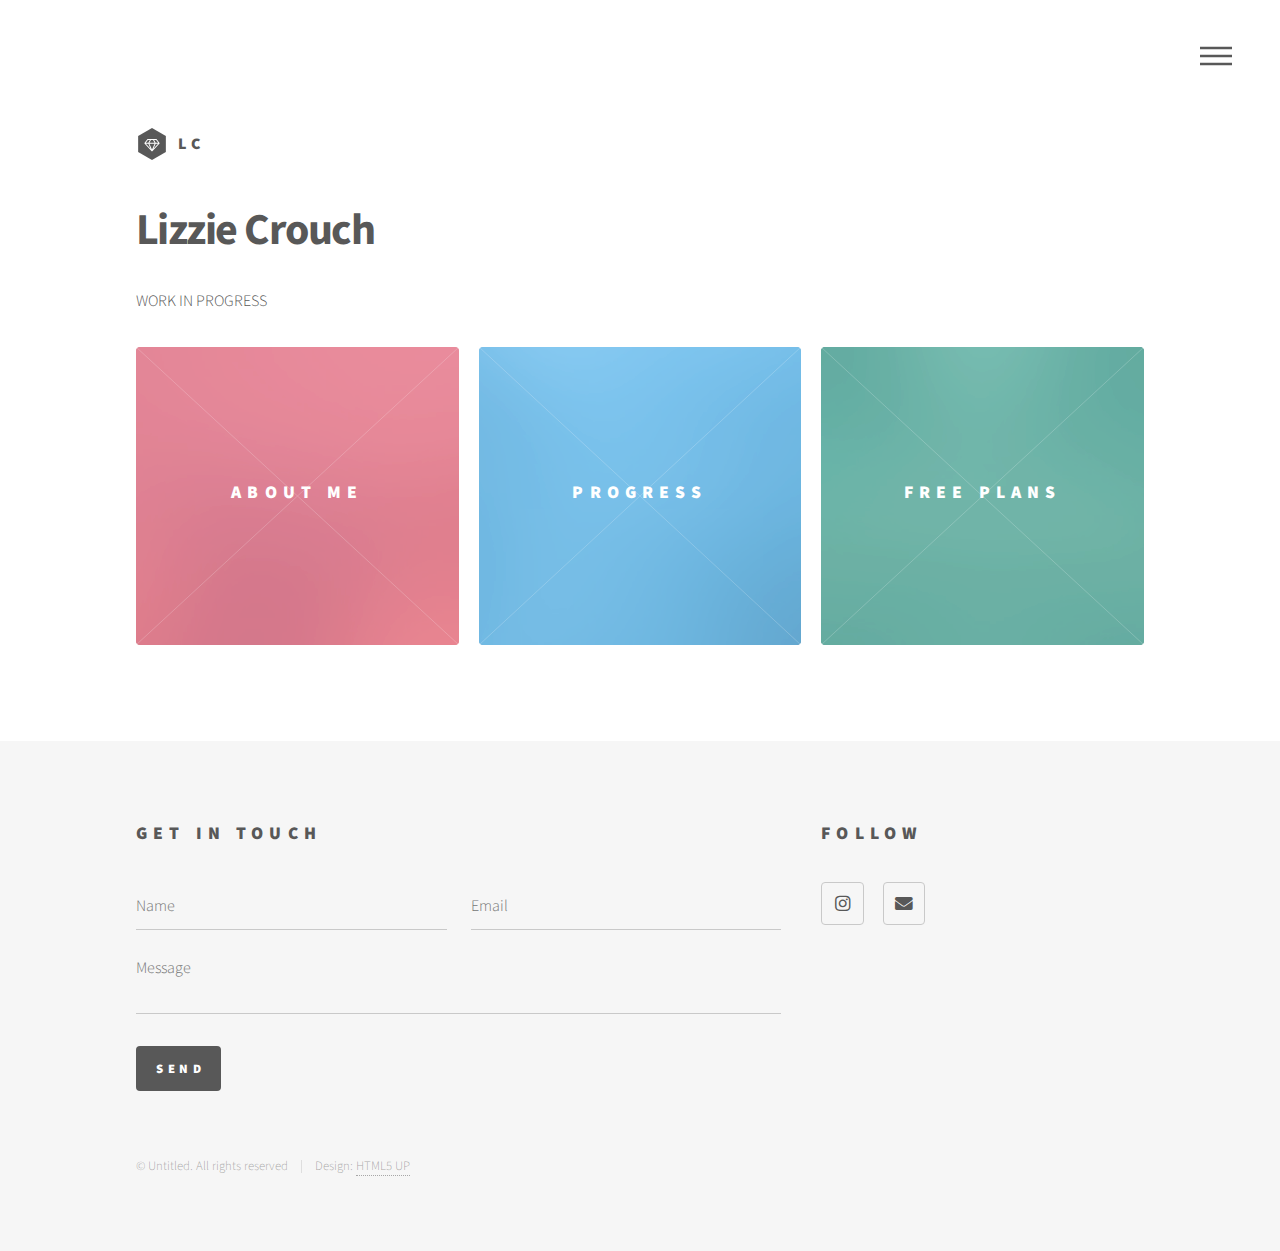
==== commit 212b68aa: "addition of pages" ====
--- a/index.html
+++ b/index.html
@@ -6,7 +6,7 @@
 -->
 <html>
 	<head>
-		<title>Phantom by HTML5 UP</title>
+		<title>Lizzie Crouch</title>
 		<meta charset="utf-8" />
 		<meta name="viewport" content="width=device-width, initial-scale=1, user-scalable=no" />
 		<link rel="stylesheet" href="assets/css/main.css" />
@@ -22,7 +22,7 @@
 
 							<!-- Logo -->
 								<a href="index.html" class="logo">
-									<span class="symbol"><img src="images/logo.svg" alt="" /></span><span class="title">Phantom</span>
+									<span class="symbol"><img src="images/logo.svg" alt="" /></span><span class="title">LC</span>
 								</a>
 
 							<!-- Nav -->
@@ -40,10 +40,10 @@
 						<h2>Menu</h2>
 						<ul>
 							<li><a href="index.html">Home</a></li>
-							<li><a href="generic.html">Ipsum veroeros</a></li>
-							<li><a href="generic.html">Tempus etiam</a></li>
-							<li><a href="generic.html">Consequat dolor</a></li>
-							<li><a href="elements.html">Elements</a></li>
+							<li><a href="generic.html">About</a></li>
+							<li><a href="generic.html">Progress</a></li>
+							<li><a href="generic.html">Free Plans</a></li>
+							<li><a href="elements.html">Contact Me</a></li>
 						</ul>
 					</nav>
 
@@ -51,19 +51,19 @@
 					<div id="main">
 						<div class="inner">
 							<header>
-								<h1>This is Phantom, a free, fully responsive site<br />
-								template designed by <a href="http://html5up.net">HTML5 UP</a>.</h1>
-								<p>Etiam quis viverra lorem, in semper lorem. Sed nisl arcu euismod sit amet nisi euismod sed cursus arcu elementum ipsum arcu vivamus quis venenatis orci lorem ipsum et magna feugiat veroeros aliquam. Lorem ipsum dolor sit amet nullam dolore.</p>
+								<h1>Lizzie Crouch<br />
+								</h1>
+								<p>WORK IN PROGRESS</p>
 							</header>
 							<section class="tiles">
 								<article class="style1">
 									<span class="image">
 										<img src="images/pic01.jpg" alt="" />
 									</span>
-									<a href="generic.html">
-										<h2>Magna</h2>
+									<a href="about.html">
+										<h2>About Me</h2>
 										<div class="content">
-											<p>Sed nisl arcu euismod sit amet nisi lorem etiam dolor veroeros et feugiat.</p>
+											<p>Find out some more about me!</p>
 										</div>
 									</a>
 								</article>
@@ -71,10 +71,10 @@
 									<span class="image">
 										<img src="images/pic02.jpg" alt="" />
 									</span>
-									<a href="generic.html">
-										<h2>Lorem</h2>
+									<a href="progress.html">
+										<h2>Progress</h2>
 										<div class="content">
-											<p>Sed nisl arcu euismod sit amet nisi lorem etiam dolor veroeros et feugiat.</p>
+											<p>See Progress by me and some people who do my plans!</p>
 										</div>
 									</a>
 								</article>
@@ -82,112 +82,13 @@
 									<span class="image">
 										<img src="images/pic03.jpg" alt="" />
 									</span>
-									<a href="generic.html">
-										<h2>Feugiat</h2>
+									<a href="plans.html">
+										<h2>Free Plans</h2>
 										<div class="content">
-											<p>Sed nisl arcu euismod sit amet nisi lorem etiam dolor veroeros et feugiat.</p>
+											<p>Take a look at some of the workouts I have done</p>
 										</div>
 									</a>
-								</article>
-								<article class="style4">
-									<span class="image">
-										<img src="images/pic04.jpg" alt="" />
-									</span>
-									<a href="generic.html">
-										<h2>Tempus</h2>
-										<div class="content">
-											<p>Sed nisl arcu euismod sit amet nisi lorem etiam dolor veroeros et feugiat.</p>
-										</div>
-									</a>
-								</article>
-								<article class="style5">
-									<span class="image">
-										<img src="images/pic05.jpg" alt="" />
-									</span>
-									<a href="generic.html">
-										<h2>Aliquam</h2>
-										<div class="content">
-											<p>Sed nisl arcu euismod sit amet nisi lorem etiam dolor veroeros et feugiat.</p>
-										</div>
-									</a>
-								</article>
-								<article class="style6">
-									<span class="image">
-										<img src="images/pic06.jpg" alt="" />
-									</span>
-									<a href="generic.html">
-										<h2>Veroeros</h2>
-										<div class="content">
-											<p>Sed nisl arcu euismod sit amet nisi lorem etiam dolor veroeros et feugiat.</p>
-										</div>
-									</a>
-								</article>
-								<article class="style2">
-									<span class="image">
-										<img src="images/pic07.jpg" alt="" />
-									</span>
-									<a href="generic.html">
-										<h2>Ipsum</h2>
-										<div class="content">
-											<p>Sed nisl arcu euismod sit amet nisi lorem etiam dolor veroeros et feugiat.</p>
-										</div>
-									</a>
-								</article>
-								<article class="style3">
-									<span class="image">
-										<img src="images/pic08.jpg" alt="" />
-									</span>
-									<a href="generic.html">
-										<h2>Dolor</h2>
-										<div class="content">
-											<p>Sed nisl arcu euismod sit amet nisi lorem etiam dolor veroeros et feugiat.</p>
-										</div>
-									</a>
-								</article>
-								<article class="style1">
-									<span class="image">
-										<img src="images/pic09.jpg" alt="" />
-									</span>
-									<a href="generic.html">
-										<h2>Nullam</h2>
-										<div class="content">
-											<p>Sed nisl arcu euismod sit amet nisi lorem etiam dolor veroeros et feugiat.</p>
-										</div>
-									</a>
-								</article>
-								<article class="style5">
-									<span class="image">
-										<img src="images/pic10.jpg" alt="" />
-									</span>
-									<a href="generic.html">
-										<h2>Ultricies</h2>
-										<div class="content">
-											<p>Sed nisl arcu euismod sit amet nisi lorem etiam dolor veroeros et feugiat.</p>
-										</div>
-									</a>
-								</article>
-								<article class="style6">
-									<span class="image">
-										<img src="images/pic11.jpg" alt="" />
-									</span>
-									<a href="generic.html">
-										<h2>Dictum</h2>
-										<div class="content">
-											<p>Sed nisl arcu euismod sit amet nisi lorem etiam dolor veroeros et feugiat.</p>
-										</div>
-									</a>
-								</article>
-								<article class="style4">
-									<span class="image">
-										<img src="images/pic12.jpg" alt="" />
-									</span>
-									<a href="generic.html">
-										<h2>Pretium</h2>
-										<div class="content">
-											<p>Sed nisl arcu euismod sit amet nisi lorem etiam dolor veroeros et feugiat.</p>
-										</div>
-									</a>
-								</article>
+								</article>		
 							</section>
 						</div>
 					</div>
@@ -217,13 +118,8 @@
 							<section>
 								<h2>Follow</h2>
 								<ul class="icons">
-									<li><a href="#" class="icon brands style2 fa-twitter"><span class="label">Twitter</span></a></li>
-									<li><a href="#" class="icon brands style2 fa-facebook-f"><span class="label">Facebook</span></a></li>
-									<li><a href="#" class="icon brands style2 fa-instagram"><span class="label">Instagram</span></a></li>
-									<li><a href="#" class="icon brands style2 fa-dribbble"><span class="label">Dribbble</span></a></li>
-									<li><a href="#" class="icon brands style2 fa-github"><span class="label">GitHub</span></a></li>
-									<li><a href="#" class="icon brands style2 fa-500px"><span class="label">500px</span></a></li>
-									<li><a href="#" class="icon solid style2 fa-phone"><span class="label">Phone</span></a></li>
+									
+									<li><a href="https://www.instagram.com/lifitzie" class="icon brands style2 fa-instagram"><span class="label">Instagram</span></a></li>
 									<li><a href="#" class="icon solid style2 fa-envelope"><span class="label">Email</span></a></li>
 								</ul>
 							</section>
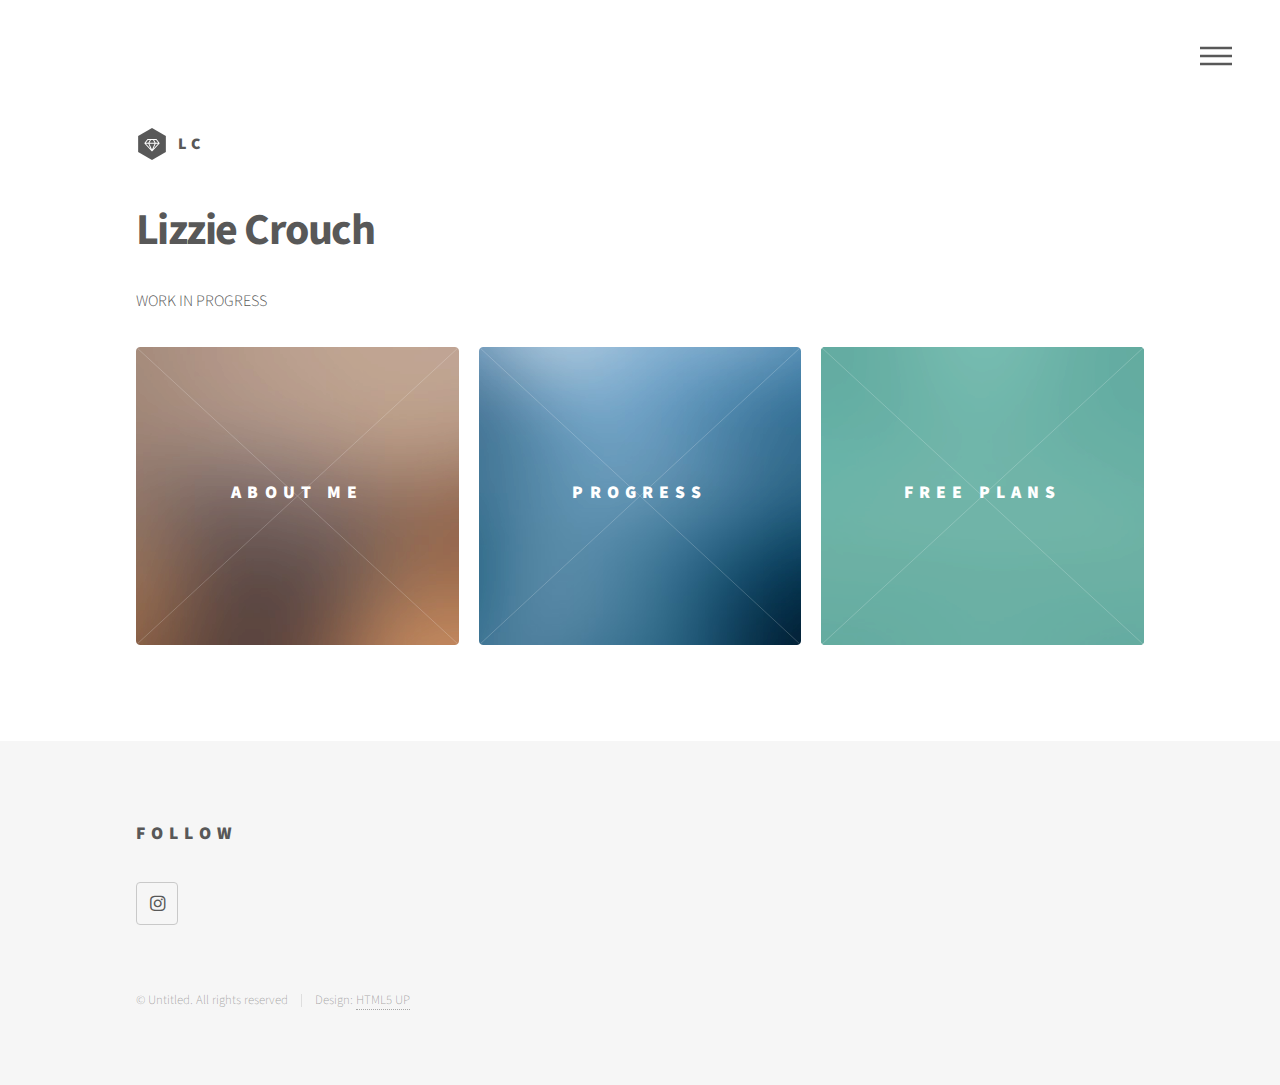
==== commit 50ff750a: "update links" ====
--- a/index.html
+++ b/index.html
@@ -40,10 +40,10 @@
 						<h2>Menu</h2>
 						<ul>
 							<li><a href="index.html">Home</a></li>
-							<li><a href="generic.html">About</a></li>
-							<li><a href="generic.html">Progress</a></li>
-							<li><a href="generic.html">Free Plans</a></li>
-							<li><a href="elements.html">Contact Me</a></li>
+							<li><a href="about.html">About</a></li>
+							<li><a href="progress.html">Progress</a></li>
+							<li><a href="plans.html">Free Plans</a></li>
+							<li><a href="contact.html">Contact Me</a></li>
 						</ul>
 					</nav>
 
@@ -94,40 +94,20 @@
 					</div>
 
 				<!-- Footer -->
-					<footer id="footer">
-						<div class="inner">
-							<section>
-								<h2>Get in touch</h2>
-								<form method="post" action="#">
-									<div class="fields">
-										<div class="field half">
-											<input type="text" name="name" id="name" placeholder="Name" />
-										</div>
-										<div class="field half">
-											<input type="email" name="email" id="email" placeholder="Email" />
-										</div>
-										<div class="field">
-											<textarea name="message" id="message" placeholder="Message"></textarea>
-										</div>
-									</div>
-									<ul class="actions">
-										<li><input type="submit" value="Send" class="primary" /></li>
-									</ul>
-								</form>
-							</section>
-							<section>
-								<h2>Follow</h2>
-								<ul class="icons">
-									
-									<li><a href="https://www.instagram.com/lifitzie" class="icon brands style2 fa-instagram"><span class="label">Instagram</span></a></li>
-									<li><a href="#" class="icon solid style2 fa-envelope"><span class="label">Email</span></a></li>
-								</ul>
-							</section>
-							<ul class="copyright">
-								<li>&copy; Untitled. All rights reserved</li><li>Design: <a href="http://html5up.net">HTML5 UP</a></li>
+				<footer id="footer">
+					<div class="inner">
+					<section>
+							<h2>Follow</h2>
+							<ul class="icons">
+								
+								<li><a href="https://www.instagram.com/lifitzie" class="icon brands style2 fa-instagram"><span class="label">Instagram</span></a></li>
 							</ul>
-						</div>
-					</footer>
+						</section>
+						<ul class="copyright">
+							<li>&copy; Untitled. All rights reserved</li><li>Design: <a href="http://html5up.net">HTML5 UP</a></li>
+						</ul>
+					</div>
+				</footer>
 
 			</div>
 
--- a/assets/css/main.css
+++ b/assets/css/main.css
@@ -1,10 +1,10 @@
 @import url(fontawesome-all.min.css);
 @import url("https://fonts.googleapis.com/css?family=Source+Sans+Pro:300,700,900");
 
-/*
-	Phantom by HTML5 UP
-	html5up.net | @ajlkn
-	Free for personal and commercial use under the CCA 3.0 license (html5up.net/license)
+/*
+	Phantom by HTML5 UP
+	html5up.net | @ajlkn
+	Free for personal and commercial use under the CCA 3.0 license (html5up.net/license)
 */
 
 html, body, div, span, applet, object,
@@ -2572,7 +2572,7 @@
 		-webkit-flex-wrap: wrap;
 		-ms-flex-wrap: wrap;
 		flex-wrap: wrap;
-		postiion: relative;
+		position: relative;
 		margin: -2.5em 0 0 -2.5em;
 	}
 
@@ -2705,13 +2705,9 @@
 						margin-bottom: 0;
 					}
 
-			.tiles article.style1 > .image:before {
-				background-color: #f2849e;
-			}
-
-			.tiles article.style2 > .image:before {
-				background-color: #7ecaf6;
-			}
+			
+
+			
 
 			.tiles article.style3 > .image:before {
 				background-color: #7bd0c1;
